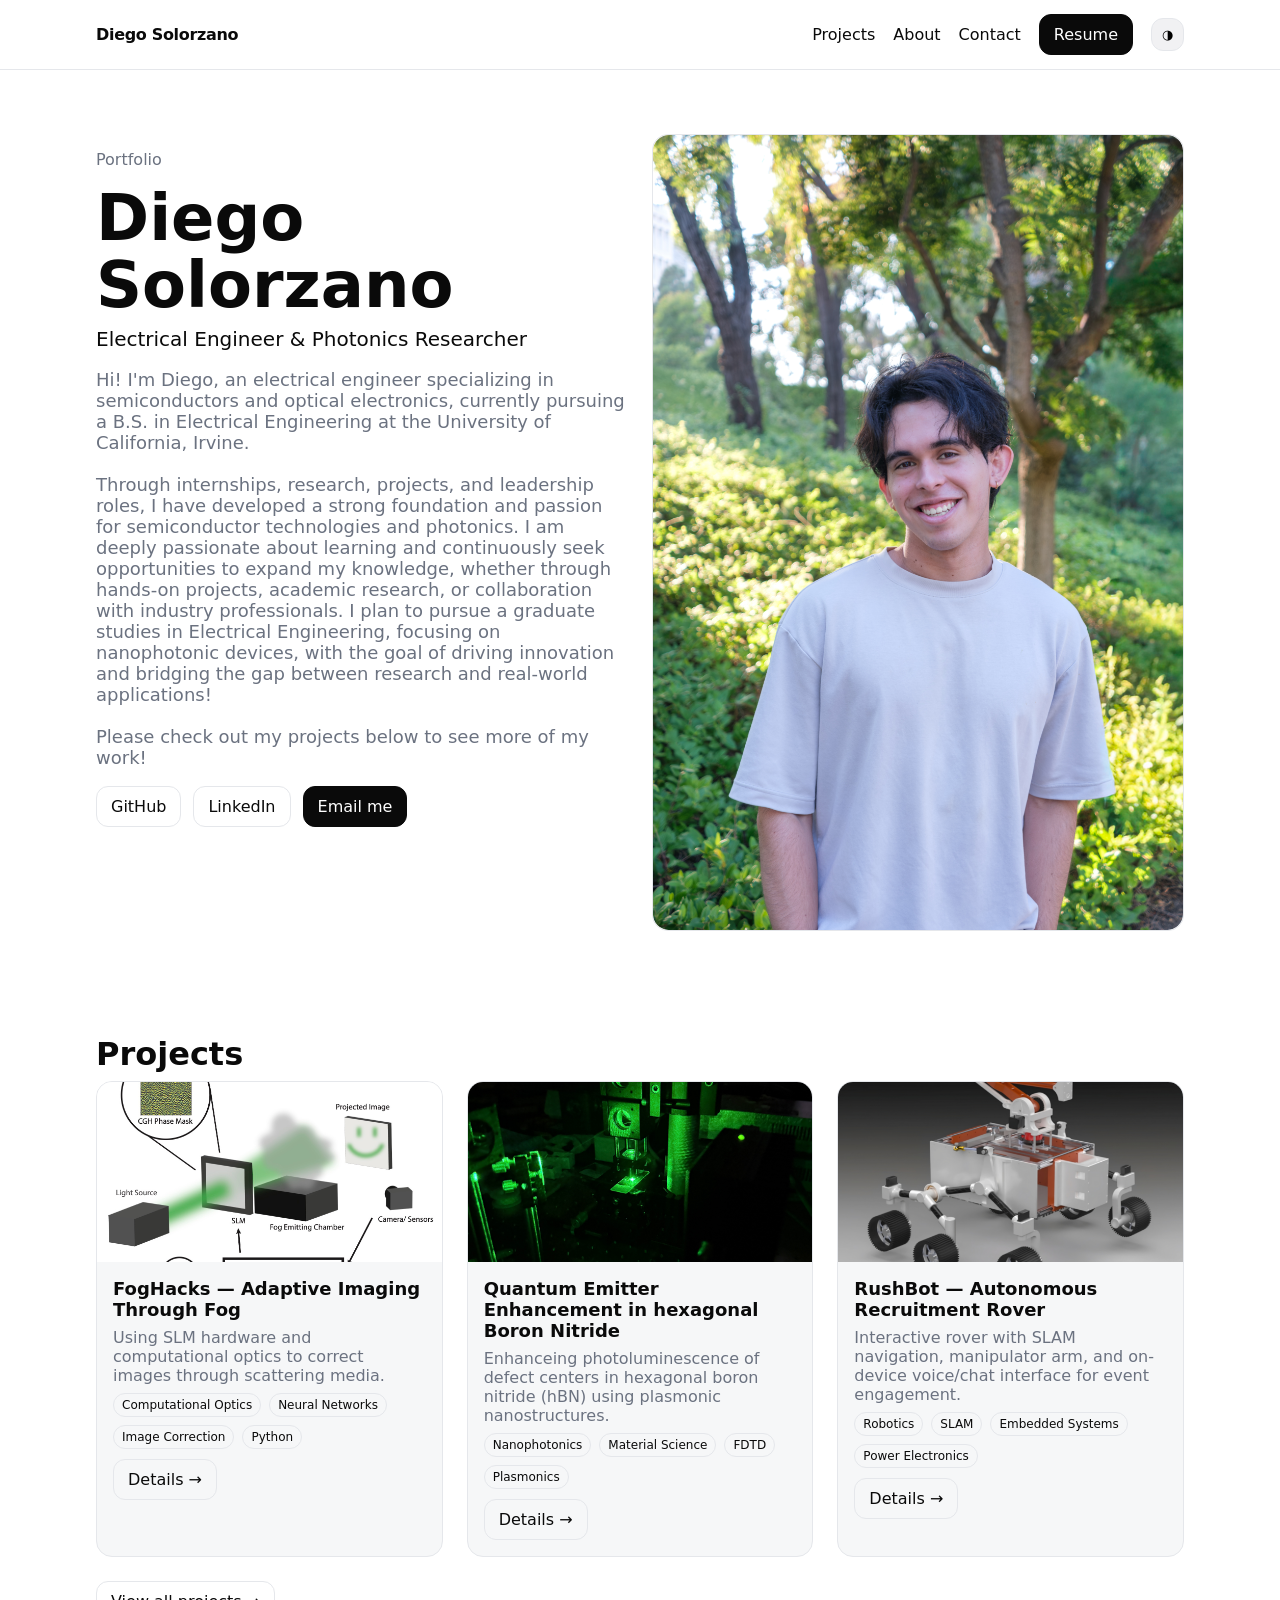
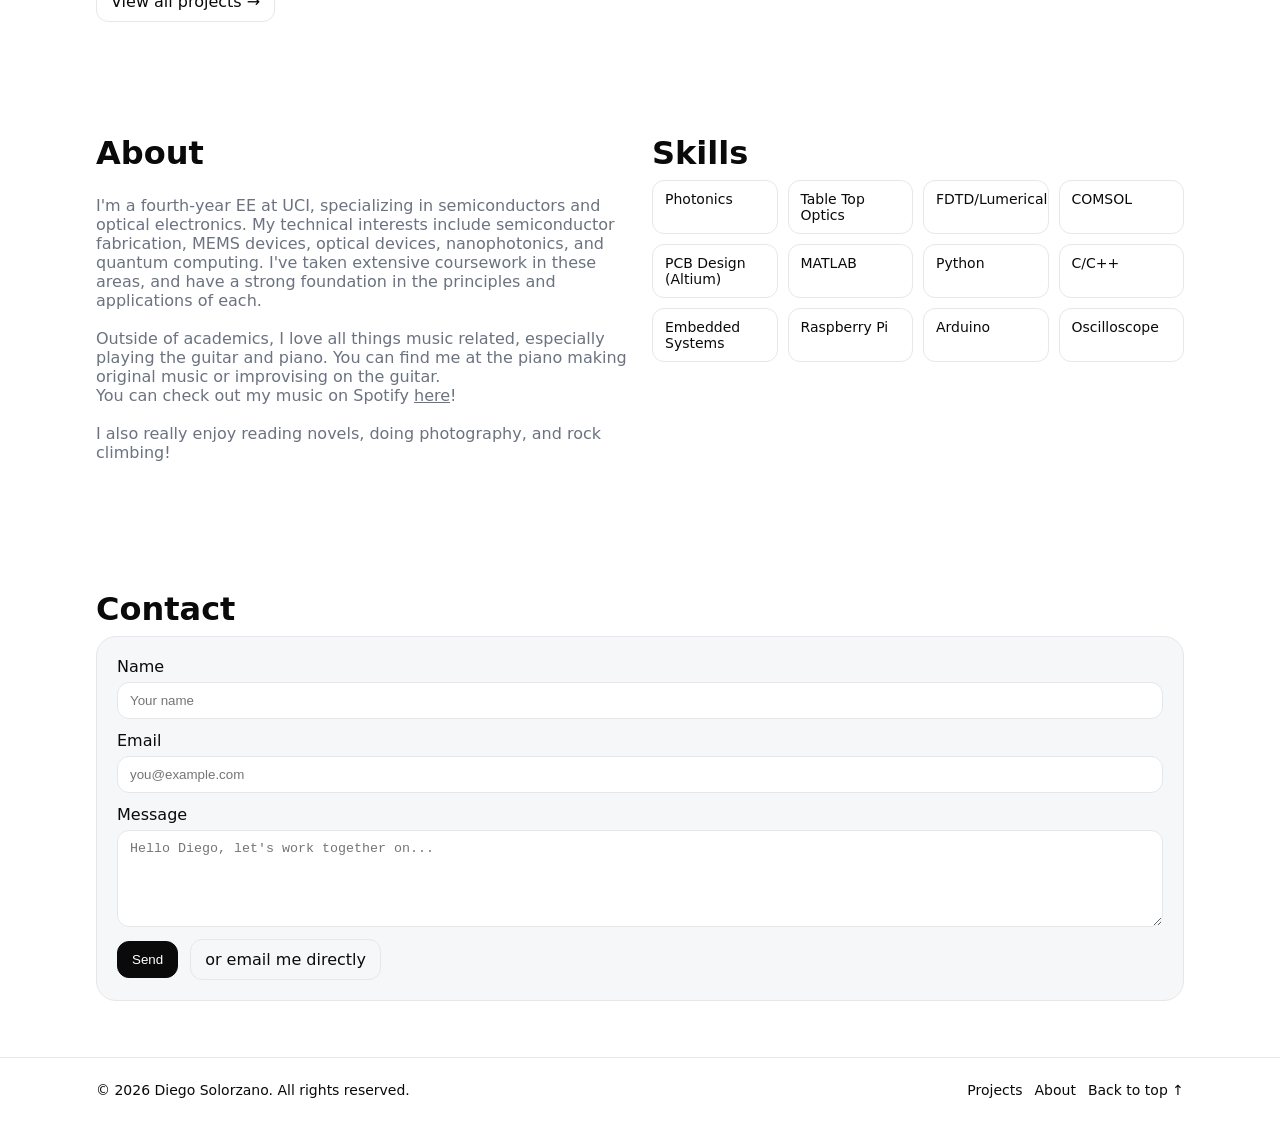
==== index.html @ 29bcf053 "updated info" ====
<!doctype html>
<html lang="en">
<head>
  <meta charset="utf-8" />
  <meta name="viewport" content="width=device-width, initial-scale=1" />
  <title>Diego Solorzano — Portfolio</title>
  <meta name="description" content="Portfolio of Diego Solorzano — Electrical Engineer" />
  <link rel="stylesheet" href="styles.css" />
</head>
<body>
  <header>
    <div class="container">
      <nav>
        <a class="brand" href="#home">Diego Solorzano</a>
        <div class="navlinks">
          <a href="projects.html">Projects</a>
          <a href="#about">About</a>
          <a href="#contact">Contact</a>
          <a class="btn primary" href="#" id="resumeLink">Resume</a>
          <button class="toggle" id="themeToggle" aria-label="Toggle dark mode">◑</button>
        </div>
      </nav>
    </div>
  </header>

  <main id="home" class="container">
    <section class="hero grid cols-2">
      <div>
        <p class="muted">Portfolio</p>
        <h1>Diego Solorzano</h1>
        <p style="font-size:20px; margin:6px 0 12px">Electrical Engineer & Photonics Researcher</p>
        <p class="muted" style="font-size: 18px;">Hi! I'm Diego, an electrical engineer specializing in semiconductors and optical 
          electronics, currently pursuing a B.S. in Electrical Engineering at the University of California, 
          Irvine. <br> <br> Through internships, research, projects, and leadership roles, I have developed a strong foundation and passion 
          for semiconductor technologies and photonics. I am deeply passionate about learning and continuously 
          seek opportunities to expand my knowledge, whether through hands-on projects, academic research, or 
          collaboration with industry professionals. I plan to pursue a graduate studies in Electrical Engineering, focusing 
          on nanophotonic devices, with the goal of driving innovation and bridging the gap between research and 
          real-world applications! <br> <br>  Please check out my projects below to see more of my work!</p>
        <div style="margin-top:18px; display:flex; gap:12px; flex-wrap:wrap">
          <a class="btn" id="githubLink" href="#">GitHub</a>
          <a class="btn" id="linkedinLink" href="#">LinkedIn</a>
          <a class="btn primary" id="emailLink" href="#">Email me</a>
        </div>
      </div>
      <div>
        <div class="card" style="height:100%; display:flex; align-items:center; justify-content:center;">
          <img id="heroImg" src="./Images/diego.jpg"
               alt="Diego Solorzano"
               style="width:100%; height:auto; object-fit:cover; border-radius:16px; display:block;">
        </div>
      </div>
    </section>

    <section id="projects">
      <h2>Projects</h2>
      <div id="projectGrid" class="grid" style="grid-template-columns: repeat(auto-fill, minmax(260px, 1fr));"></div>
      <div style="margin-top: 24px;">
        <a href="projects.html" class="btn">View all projects →</a>
      </div>
    </section>

    <section id="about">
      <div class="grid cols-2" style="align-items:end">
        <h2>About</h2>
        <h2>Skills</h2>
      </div>
      <div class="grid cols-2" style="align-items:start">
        <p class="muted">
          I'm a fourth‑year EE at UCI, specializing in semiconductors and optical electronics. 
          My technical interests include semiconductor fabrication, MEMS devices, optical devices, nanophotonics, and quantum computing.
          I've taken extensive coursework in these areas, and have a strong foundation in the principles and applications of each.
          <br> <br>
          Outside of academics, I love all things music related, especially playing the guitar and piano. 
          You can find me at the piano making original music or improvising on the guitar.
        </br>You can check out my music on Spotify <a href="https://open.spotify.com/artist/0M2w29DNkvMy1ibgbyNyRK?si=OrMHPibTRDimIOg5K0JHJg" style="text-decoration: underline;" target="_blank" rel="noopener">here</a>!
        </br></br>I also really enjoy reading novels, doing photography, and rock climbing!
        </p>
        <div class="skills" id="skills"></div>
      </div>
    </section>

    <section id="contact">
      <h2>Contact</h2>
      <div class="contact">
        <form id="contactForm" class="grid" style="grid-template-columns:1fr; gap:12px">
          <div class="field">
            <label for="name">Name</label>
            <input id="name" name="name" placeholder="Your name" required />
          </div>
          <div class="field">
            <label for="email">Email</label>
            <input id="email" name="email" type="email" placeholder="you@example.com" required />
          </div>
          <div class="field">
            <label for="message">Message</label>
            <textarea id="message" name="message" rows="5" placeholder="Hello Diego, let's work together on..." required></textarea>
          </div>
          <div style="display:flex; gap:12px; align-items:center; flex-wrap:wrap">
            <button class="btn primary" type="submit">Send</button>
            <a class="btn" id="mailtoDirect" href="#">or email me directly</a>
          </div>
        </form>
      </div>
    </section>
  </main>

  <footer>
    <div class="container" style="display:flex; justify-content:space-between; align-items:center; flex-wrap:wrap; gap:12px;">
      <div>© <span id="year"></span> Diego Solorzano. All rights reserved.</div>
      <div style="display:flex; gap:12px">
        <a href="projects.html">Projects</a>
        <a href="#about">About</a>
        <a href="#home">Back to top ↑</a>
      </div>
    </div>
  </footer>

  <script src="projects-data.js"></script>
  <script src="home.js"></script>
</body>
</html>
---- styles.css ----
:root {
  --bg: #ffffff; --text: #0a0a0a; --muted:#6b7280; --card:#f6f7f8; --border:#e5e7eb; --accent:#0a0a0a;
}
.dark { --bg:#0b0b0c; --text:#f3f4f6; --muted:#a1a1aa; --card:#121214; --border:#2a2a2e; --accent:#ffffff; }
* { box-sizing: border-box; }
html,body { height:100%; }
body { margin:0; font-family: ui-sans-serif, system-ui, -apple-system, Segoe UI, Roboto, Helvetica, Arial, "Apple Color Emoji", "Segoe UI Emoji"; background:var(--bg); color:var(--text); }
a { color: inherit; text-decoration: none; }
.container { max-width: 1120px; margin: 0 auto; padding: 0 16px; }
header { position: sticky; top: 0; backdrop-filter: blur(6px); border-bottom:1px solid var(--border); background: color-mix(in oklab, var(--bg), transparent 30%); z-index: 10; }
nav { display:flex; align-items:center; justify-content:space-between; gap:16px; padding:14px 0; }
.brand { font-weight: 700; letter-spacing: -0.02em; }
.navlinks { display:flex; gap:18px; align-items:center; }
.btn {
  display:inline-flex;
  align-items:center;
  justify-content:center;
  border:1px solid var(--border);
  padding:10px 14px;
  border-radius:12px;
  background: transparent;
  border-color: var(--border);
  box-shadow: none;
  transition: border-color 0.2s ease, box-shadow 0.2s ease;
}
.btn:hover { border-color: rgba(0,0,0,0.5); box-shadow: 0 0 12px rgba(0,0,0,0.18); }
.dark .btn:hover { border-color: rgba(255,255,255,0.95); box-shadow: 0 0 12px rgba(255,255,255,0.35); }
.btn.primary {
  background: var(--accent);
  color: var(--bg);
  border-color: var(--accent);
  box-shadow: none;
  transition: background 0.2s ease, border-color 0.2s ease, transform 0.2s ease, box-shadow 0.2s ease;
}
.btn.primary:hover {
  background: color-mix(in oklab, var(--accent) 85%, var(--bg) 15%);
  border-color: rgba(0,0,0,0.6);
  box-shadow: 0 0 14px rgba(0,0,0,0.22);
}
.dark .btn.primary:hover { border-color: rgba(255,255,255,1); box-shadow: 0 0 14px rgba(255,255,255,0.4); }
.grid { display:grid; gap:24px; }
.grid.cols-2 { grid-template-columns: repeat(1, minmax(0, 1fr)); }
@media (min-width: 900px){ .grid.cols-2 { grid-template-columns: repeat(2, minmax(0, 1fr)); } }
.hero { padding: 64px 0 48px; }
h1 { font-size: clamp(36px, 6vw, 64px); line-height: 1.05; margin: 8px 0; }
h2 { font-size: clamp(22px, 3.5vw, 32px); margin: 0 0 8px; }
p.muted { color: var(--muted); }
.card { border:1px solid var(--border); border-radius:16px; background: var(--card); overflow:hidden; }
.card img { width:100%; height:180px; object-fit:cover; display:block; }
.card .p { padding:16px; }
.tags { display:flex; flex-wrap:wrap; gap:8px; margin-top:8px; }
.tag { font-size:12px; border:1px solid var(--border); padding:4px 8px; border-radius:999px; }
section { padding:56px 0; }
.skills { display:grid; grid-template-columns: repeat(2,minmax(0,1fr)); gap:10px; }
@media(min-width:700px){ .skills{ grid-template-columns: repeat(4,minmax(0,1fr)); } }
.skill { border:1px solid var(--border); padding:10px 12px; border-radius:12px; font-size:14px; }
footer { border-top:1px solid var(--border); padding:24px 0; font-size: 14px; }
.toggle { border:1px solid var(--border); border-radius:12px; padding:8px 10px; background:#f1f1f3; cursor:pointer; transition: background 0.2s ease; }
.dark .toggle { background:#d9d9e0; }
.toggle:hover { background:#d6d6dd; }
.dark .toggle:hover { background:#f0f1f5; }
.field { display:flex; flex-direction:column; gap:6px; }
input, textarea { background: var(--bg); color: var(--text); border:1px solid var(--border); border-radius:12px; padding:10px 12px; }
textarea { resize: vertical; }
.contact { border:1px solid var(--border); border-radius:20px; padding:20px; background:var(--card); }

/* ====== Carousel Styles ====== */
.carousel-container { position: relative; width: 100%; }
.carousel-wrapper { position: relative; width: 100%; overflow: hidden; border-radius: 16px; background: var(--bg); }
.carousel-slide-container { position: relative; width: 100%; height: 500px; display: flex; align-items: center; justify-content: center; padding: 0; }
.carousel-track { display: flex; transition: transform 0.5s ease-in-out; height: 100%; }
.carousel-slide { min-width: 100%; height: 100%; display: flex; align-items: center; justify-content: center; }
.carousel-slide img, .carousel-slide video { max-width: 100%; max-height: 100%; width: auto; height: auto; object-fit: contain; display: block; }
.carousel-slide video { background: var(--bg); }
.carousel-btn { position: absolute; top: 50%; transform: translateY(-50%); background: rgba(0, 0, 0, 0.5); color: white; border: none; width: 48px; height: 48px; border-radius: 50%; font-size: 24px; cursor: pointer; z-index: 2; display: flex; align-items: center; justify-content: center; transition: background 0.2s; }
.carousel-btn:hover { background: rgba(0, 0, 0, 0.7); }
.carousel-btn:disabled { opacity: 0.3; cursor: not-allowed; }
.carousel-btn-prev { left: 16px; }
.carousel-btn-next { right: 16px; }
.carousel-indicators { display: flex; justify-content: center; gap: 8px; margin-top: 16px; }
.carousel-indicator { width: 10px; height: 10px; border-radius: 50%; border: 2px solid var(--border); background: transparent; cursor: pointer; transition: all 0.2s; padding: 0; }
.carousel-indicator.active { background: var(--accent); border-color: var(--accent); }
.carousel-indicator:hover { border-color: var(--accent); }

/* ====== Project Description Styles ====== */
.project-description { line-height: 1.7; }
.description-content { font-size: 16px; }
.description-content p { margin: 0 0 16px 0; }
.description-content ul, .description-content ol { margin: 0 0 16px 0; padding-left: 24px; }
.description-content li { margin: 8px 0; }
.description-content h3 { font-size: 20px; margin: 24px 0 12px 0; }
.description-content h4 { font-size: 18px; margin: 20px 0 10px 0; }
.description-content code { background: var(--card); padding: 2px 6px; border-radius: 4px; font-size: 14px; border: 1px solid var(--border); }
.description-content pre { background: var(--card); padding: 16px; border-radius: 8px; overflow-x: auto; border: 1px solid var(--border); }
.description-content a { color: var(--accent); text-decoration: underline; }
.description-content img { max-width: 100%; height: auto; border-radius: 8px; margin: 16px 0; }
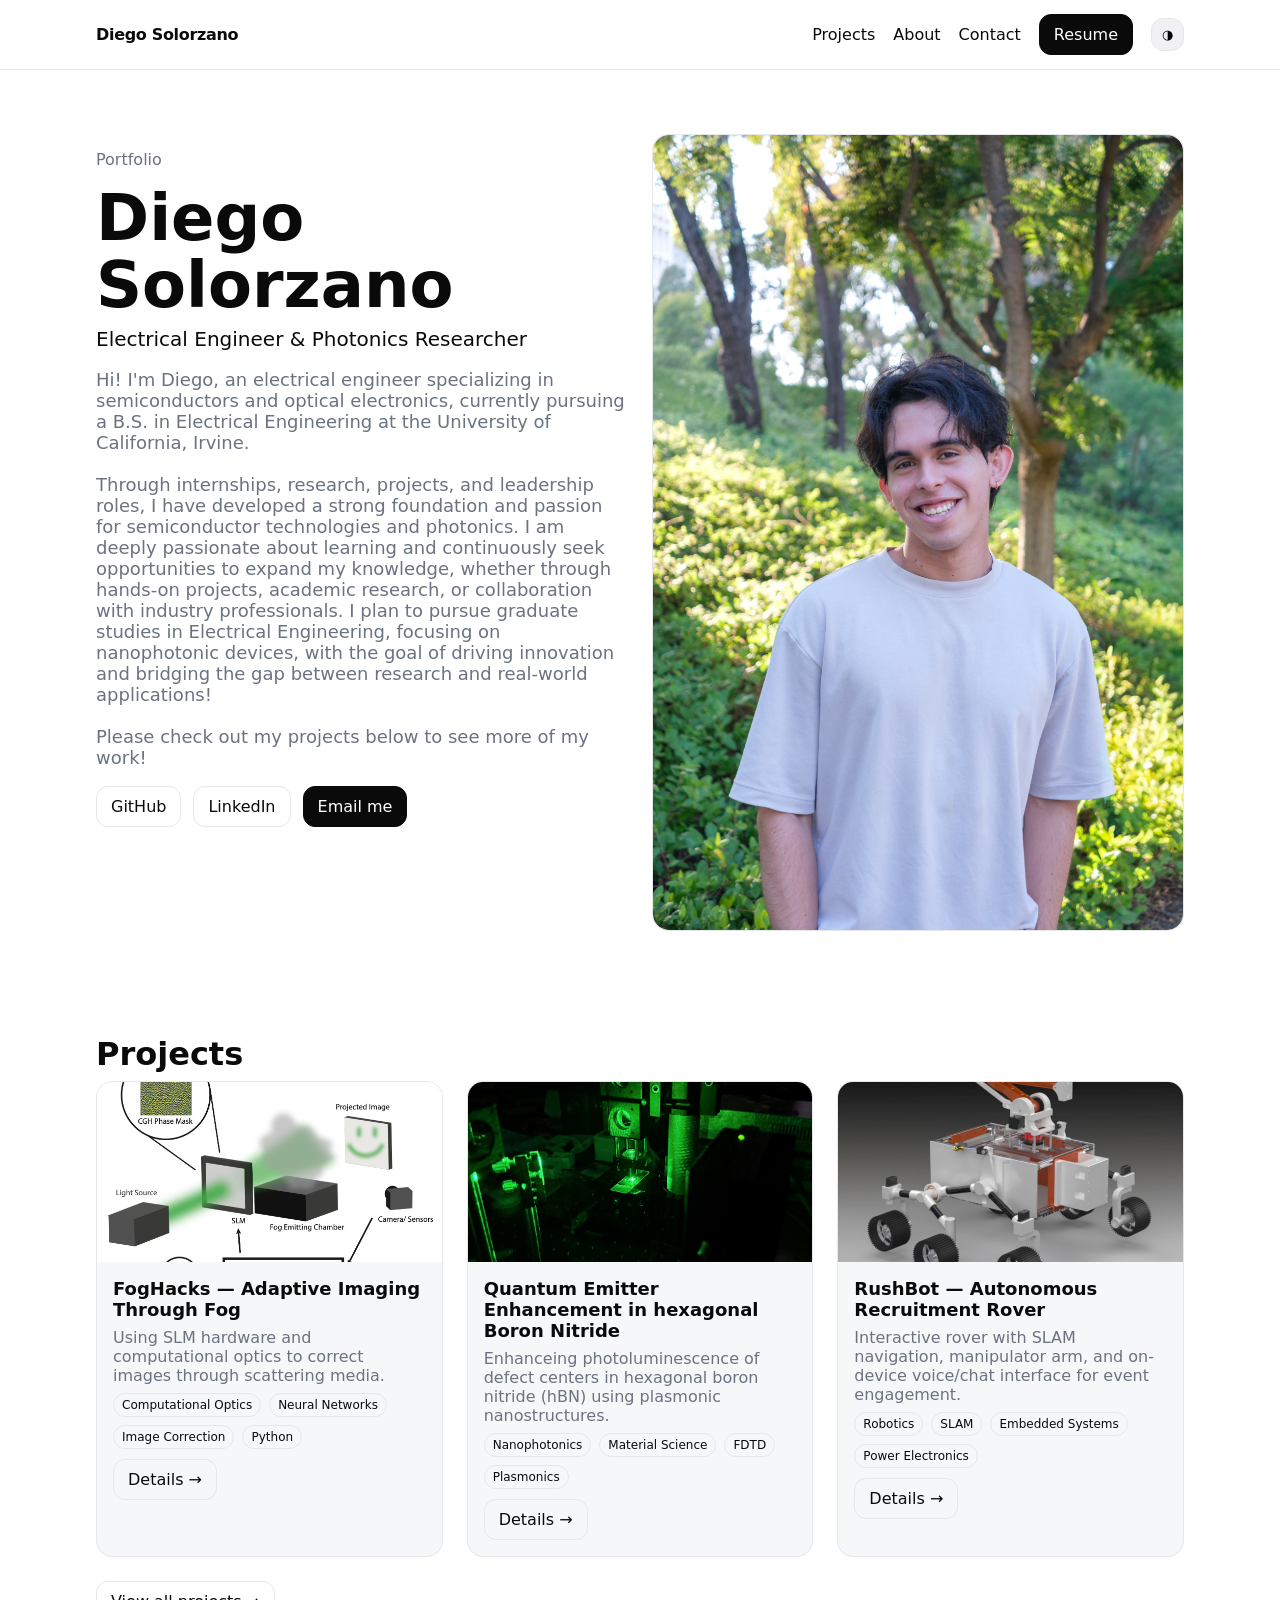
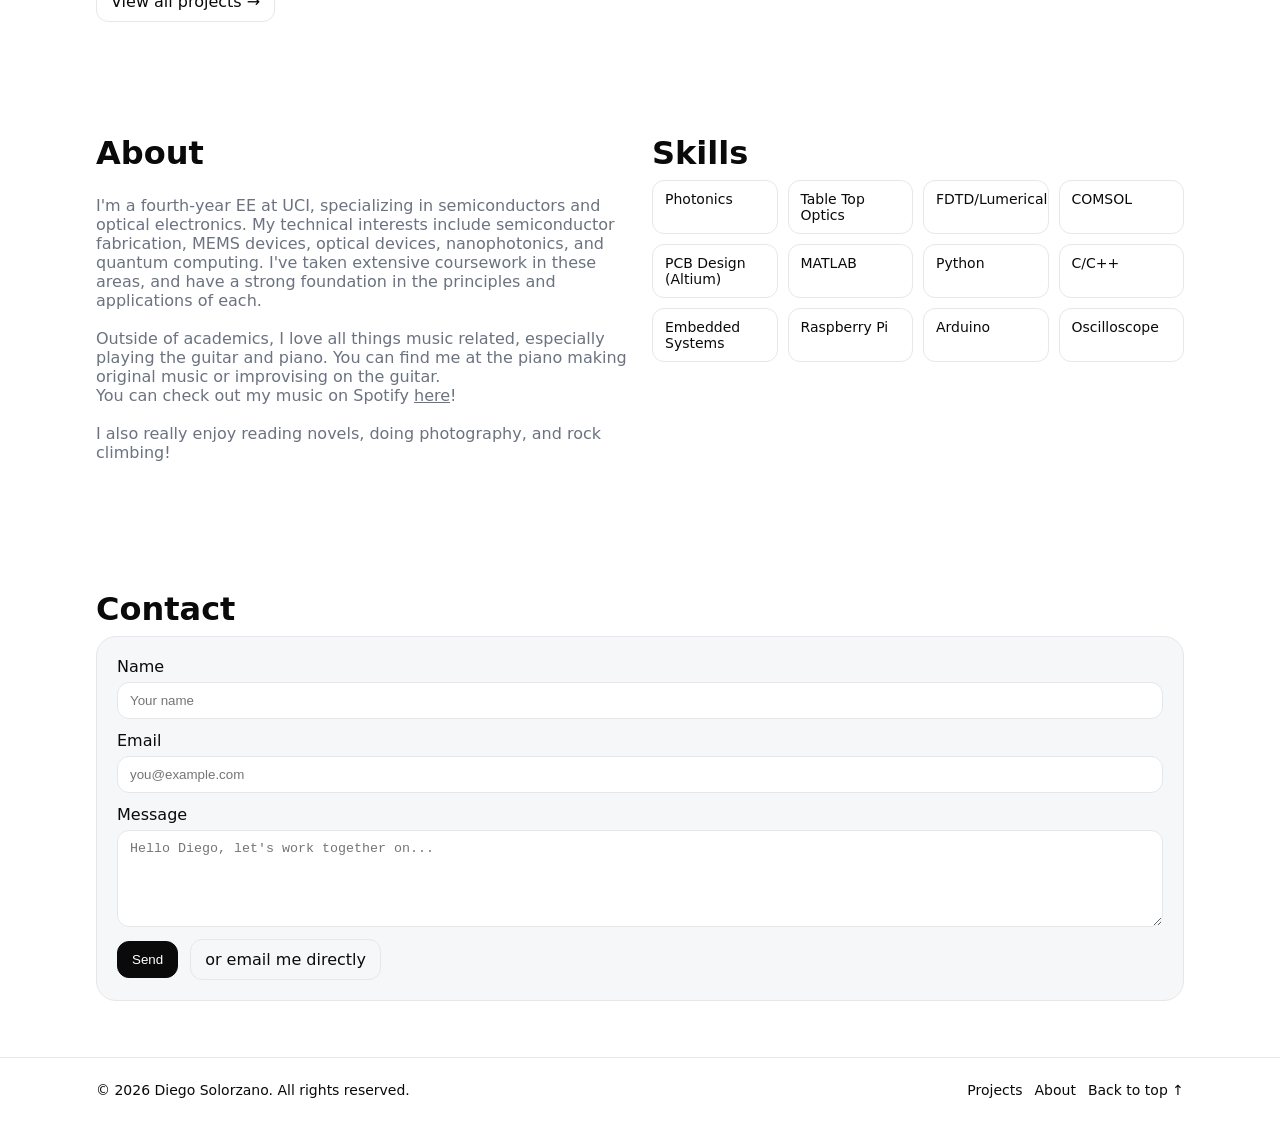
==== commit 3cb81727: "typo opps" ====
--- a/index.html
+++ b/index.html
@@ -34,7 +34,7 @@
           Irvine. <br> <br> Through internships, research, projects, and leadership roles, I have developed a strong foundation and passion 
           for semiconductor technologies and photonics. I am deeply passionate about learning and continuously 
           seek opportunities to expand my knowledge, whether through hands-on projects, academic research, or 
-          collaboration with industry professionals. I plan to pursue a graduate studies in Electrical Engineering, focusing 
+          collaboration with industry professionals. I plan to pursue graduate studies in Electrical Engineering, focusing 
           on nanophotonic devices, with the goal of driving innovation and bridging the gap between research and 
           real-world applications! <br> <br>  Please check out my projects below to see more of my work!</p>
         <div style="margin-top:18px; display:flex; gap:12px; flex-wrap:wrap">
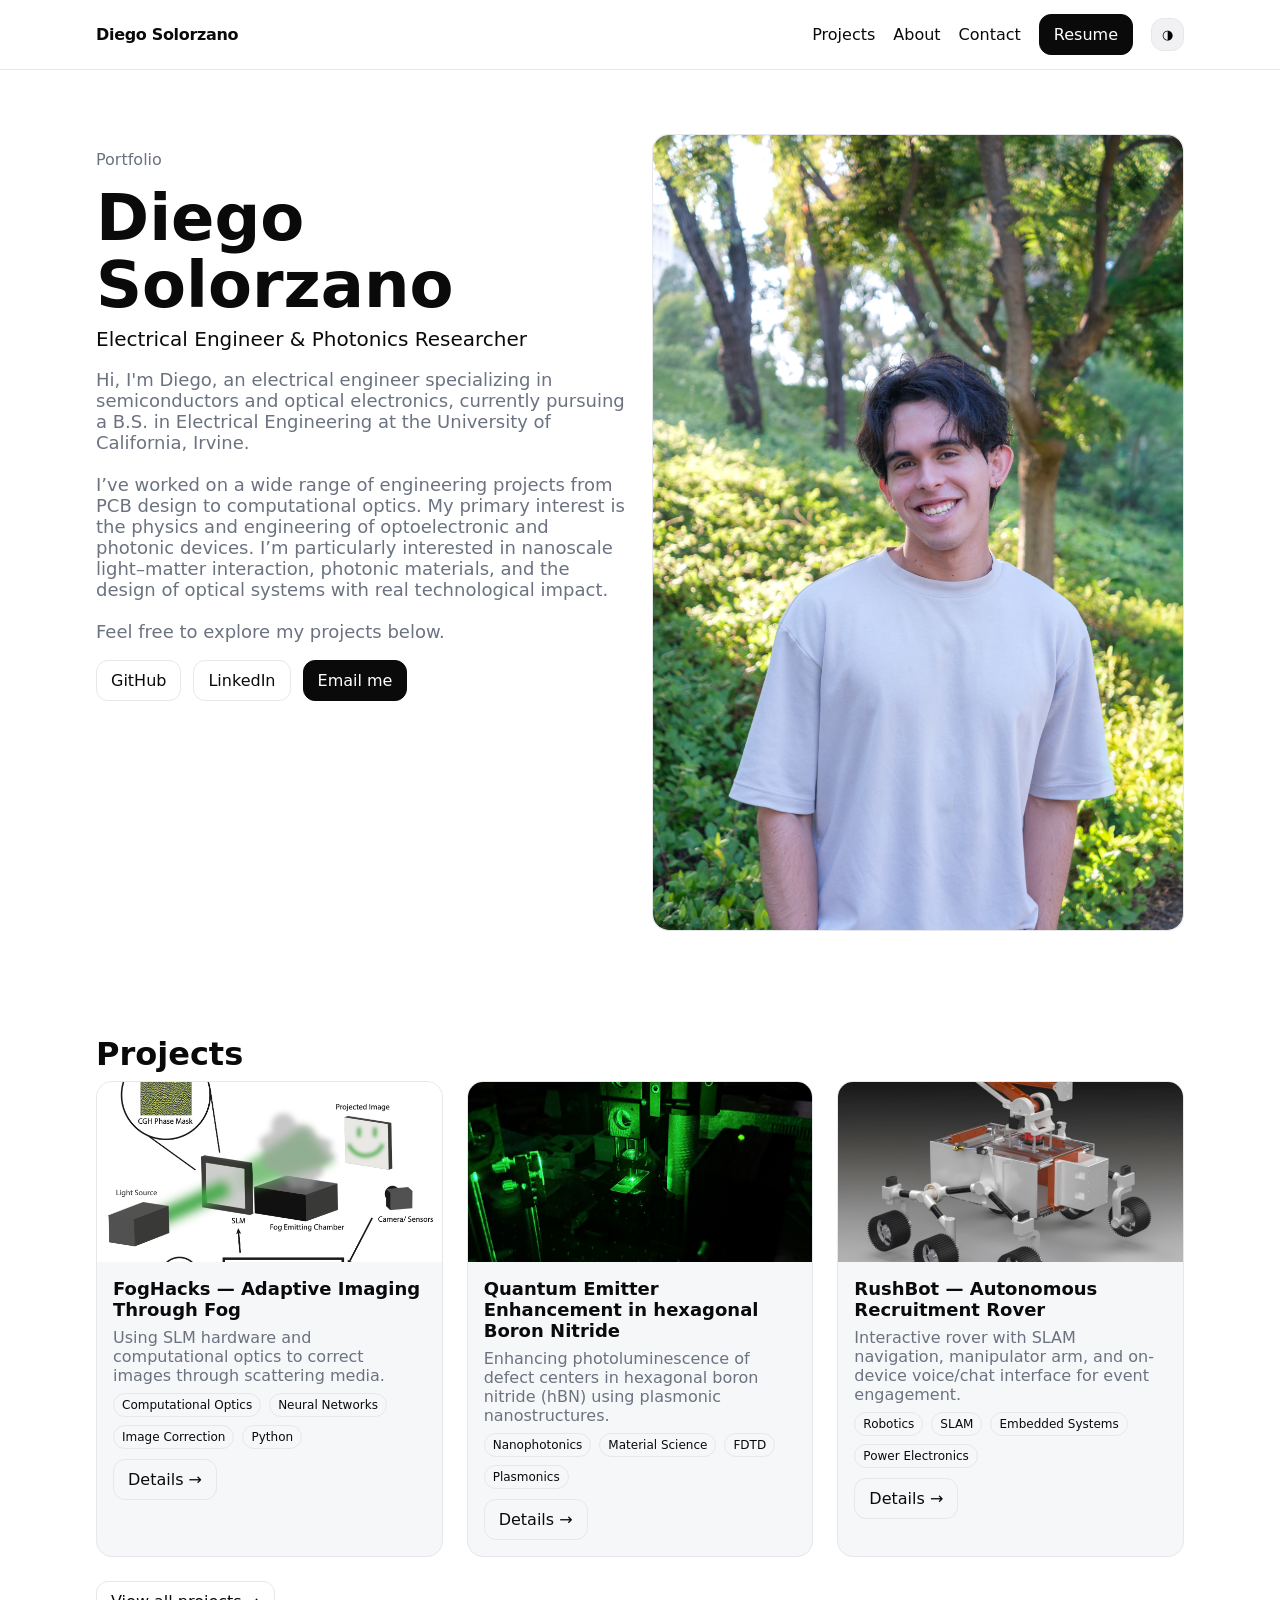
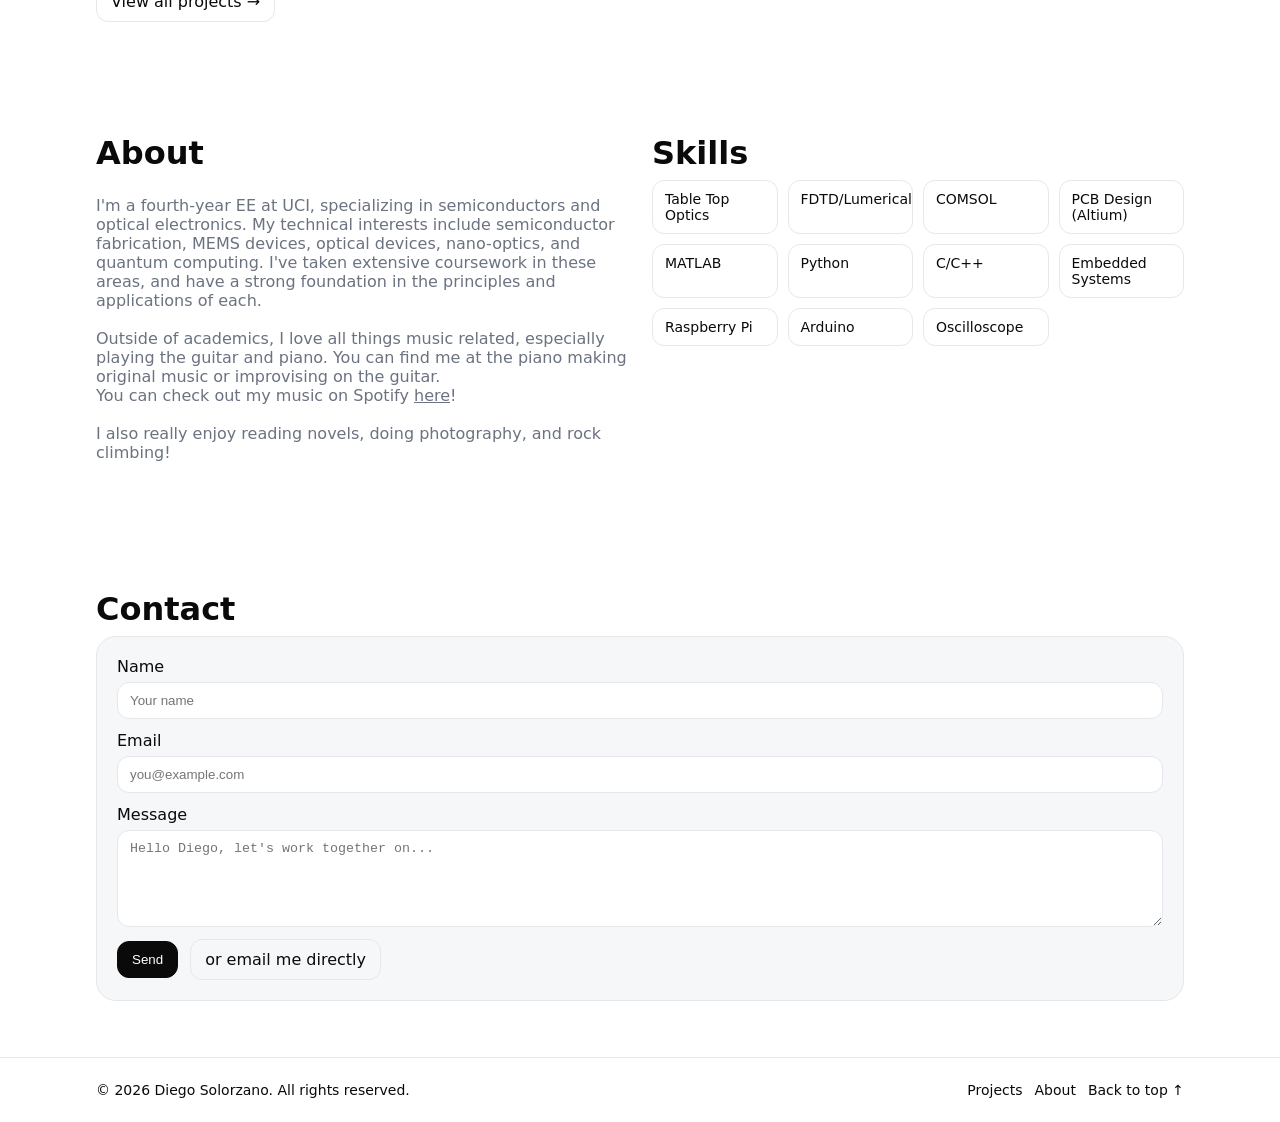
==== commit 2df81e74: "so many spelling errors" ====
--- a/index.html
+++ b/index.html
@@ -29,14 +29,14 @@
         <p class="muted">Portfolio</p>
         <h1>Diego Solorzano</h1>
         <p style="font-size:20px; margin:6px 0 12px">Electrical Engineer & Photonics Researcher</p>
-        <p class="muted" style="font-size: 18px;">Hi! I'm Diego, an electrical engineer specializing in semiconductors and optical 
+        <p class="muted" style="font-size: 18px;">Hi, I'm Diego, an electrical engineer specializing in semiconductors and optical 
           electronics, currently pursuing a B.S. in Electrical Engineering at the University of California, 
-          Irvine. <br> <br> Through internships, research, projects, and leadership roles, I have developed a strong foundation and passion 
-          for semiconductor technologies and photonics. I am deeply passionate about learning and continuously 
-          seek opportunities to expand my knowledge, whether through hands-on projects, academic research, or 
-          collaboration with industry professionals. I plan to pursue graduate studies in Electrical Engineering, focusing 
-          on nanophotonic devices, with the goal of driving innovation and bridging the gap between research and 
-          real-world applications! <br> <br>  Please check out my projects below to see more of my work!</p>
+          Irvine. 
+          <br> <br> I’ve worked on a wide range of engineering projects from PCB design to computational optics. 
+          My primary interest is the physics and engineering of optoelectronic and 
+          photonic devices. I’m particularly interested in nanoscale light–matter interaction, photonic materials, 
+          and the design of optical systems with real technological impact. 
+          <br> <br>  Feel free to explore my projects below. </p>
         <div style="margin-top:18px; display:flex; gap:12px; flex-wrap:wrap">
           <a class="btn" id="githubLink" href="#">GitHub</a>
           <a class="btn" id="linkedinLink" href="#">LinkedIn</a>
@@ -68,7 +68,7 @@
       <div class="grid cols-2" style="align-items:start">
         <p class="muted">
           I'm a fourth‑year EE at UCI, specializing in semiconductors and optical electronics. 
-          My technical interests include semiconductor fabrication, MEMS devices, optical devices, nanophotonics, and quantum computing.
+          My technical interests include semiconductor fabrication, MEMS devices, optical devices, nano-optics, and quantum computing.
           I've taken extensive coursework in these areas, and have a strong foundation in the principles and applications of each.
           <br> <br>
           Outside of academics, I love all things music related, especially playing the guitar and piano. 
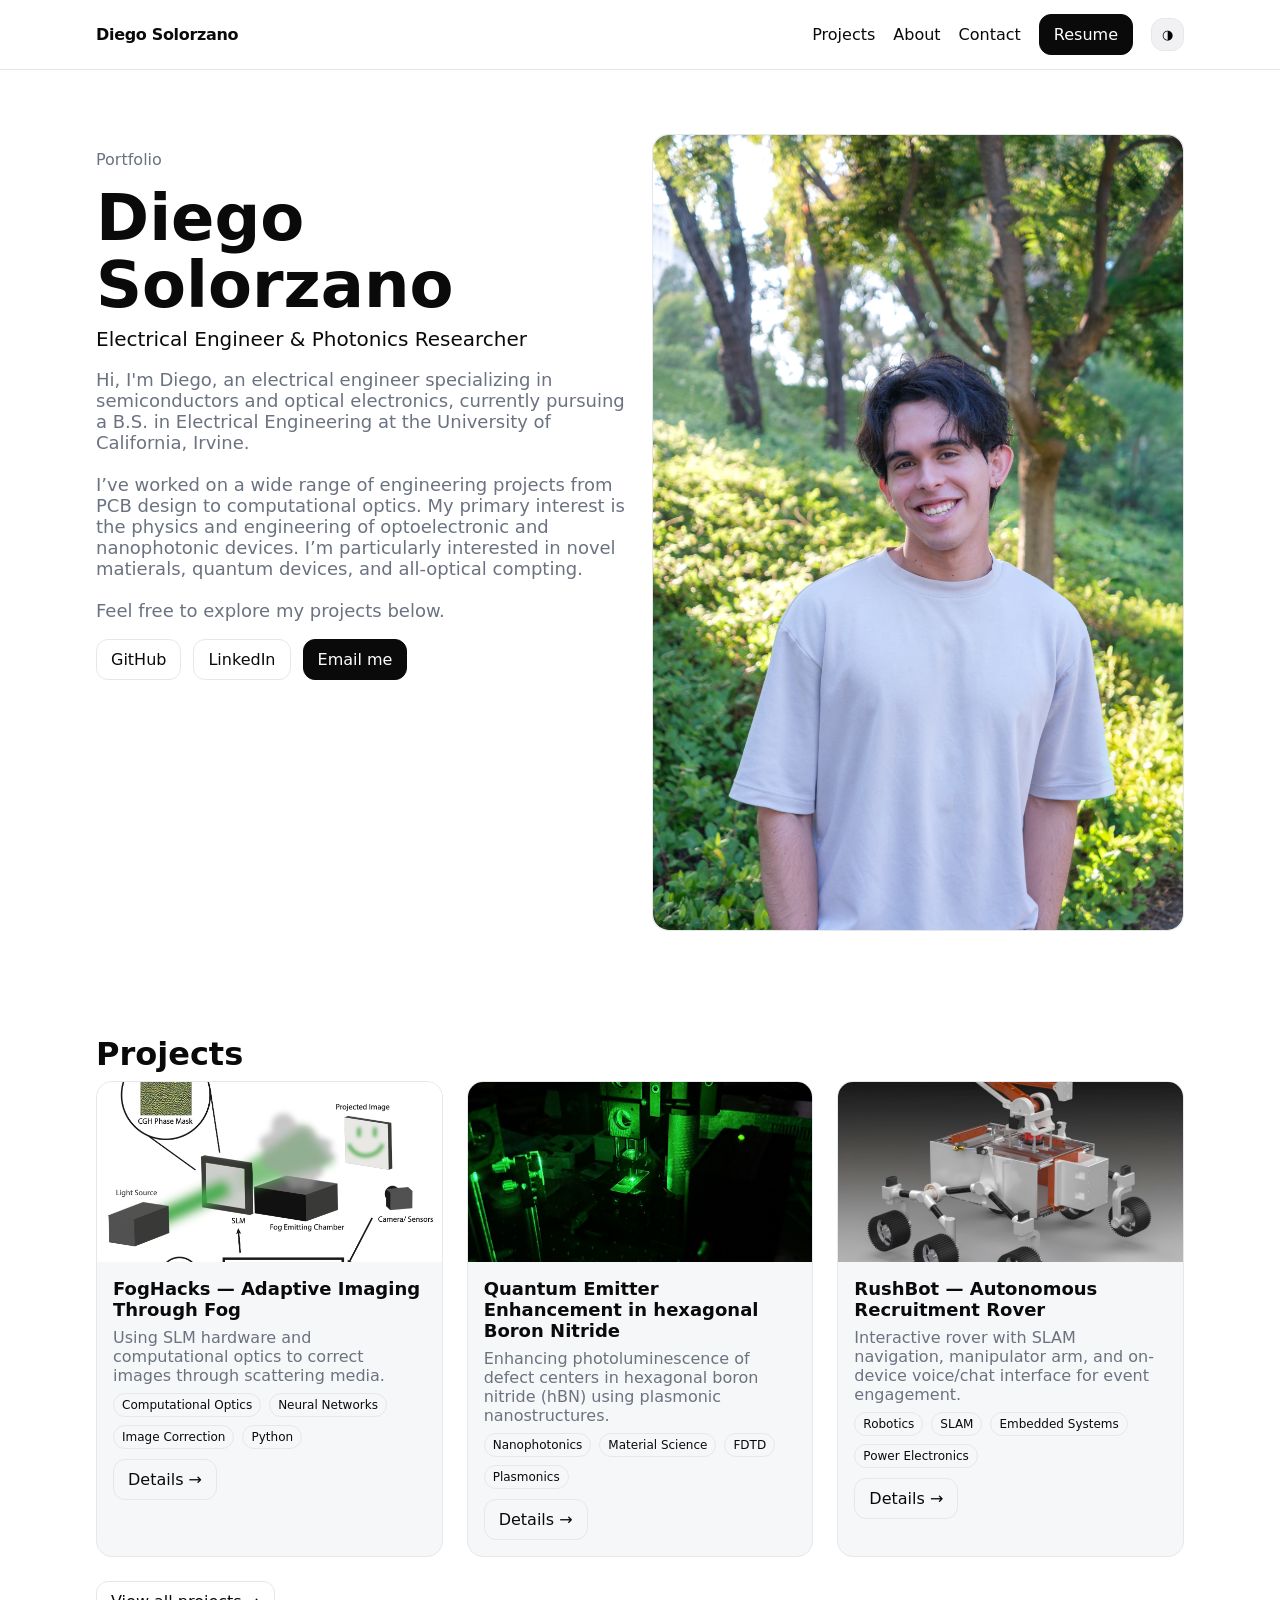
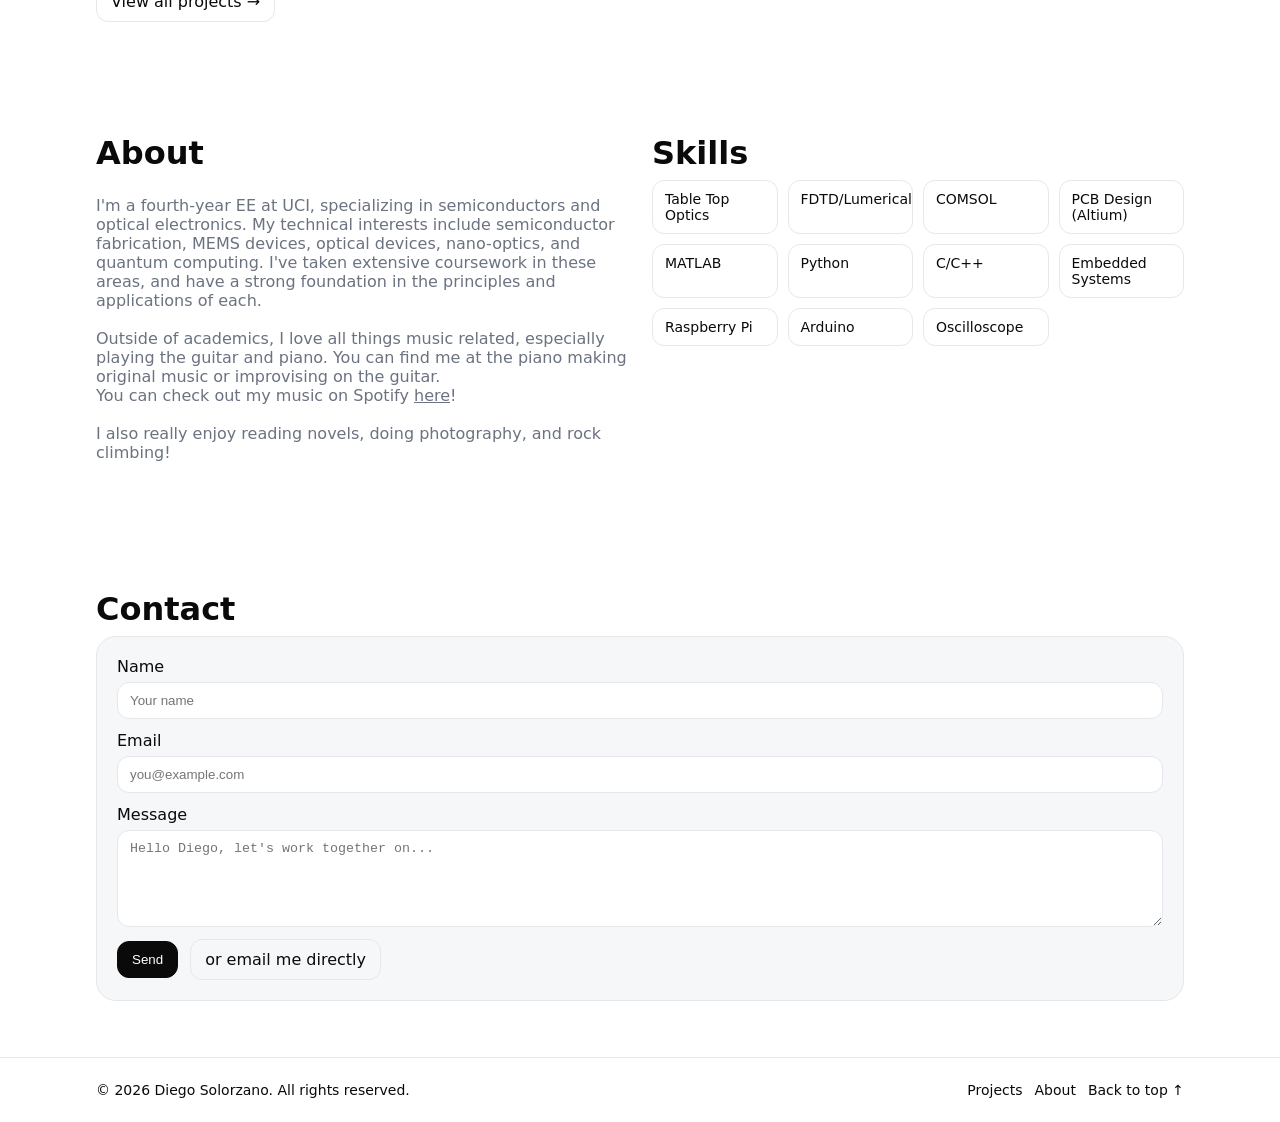
==== commit 40761b73: "update" ====
--- a/index.html
+++ b/index.html
@@ -34,8 +34,7 @@
           Irvine. 
           <br> <br> I’ve worked on a wide range of engineering projects from PCB design to computational optics. 
           My primary interest is the physics and engineering of optoelectronic and 
-          photonic devices. I’m particularly interested in nanoscale light–matter interaction, photonic materials, 
-          and the design of optical systems with real technological impact. 
+          nanophotonic devices. I’m particularly interested in novel matierals, quantum devices, and all-optical compting. 
           <br> <br>  Feel free to explore my projects below. </p>
         <div style="margin-top:18px; display:flex; gap:12px; flex-wrap:wrap">
           <a class="btn" id="githubLink" href="#">GitHub</a>
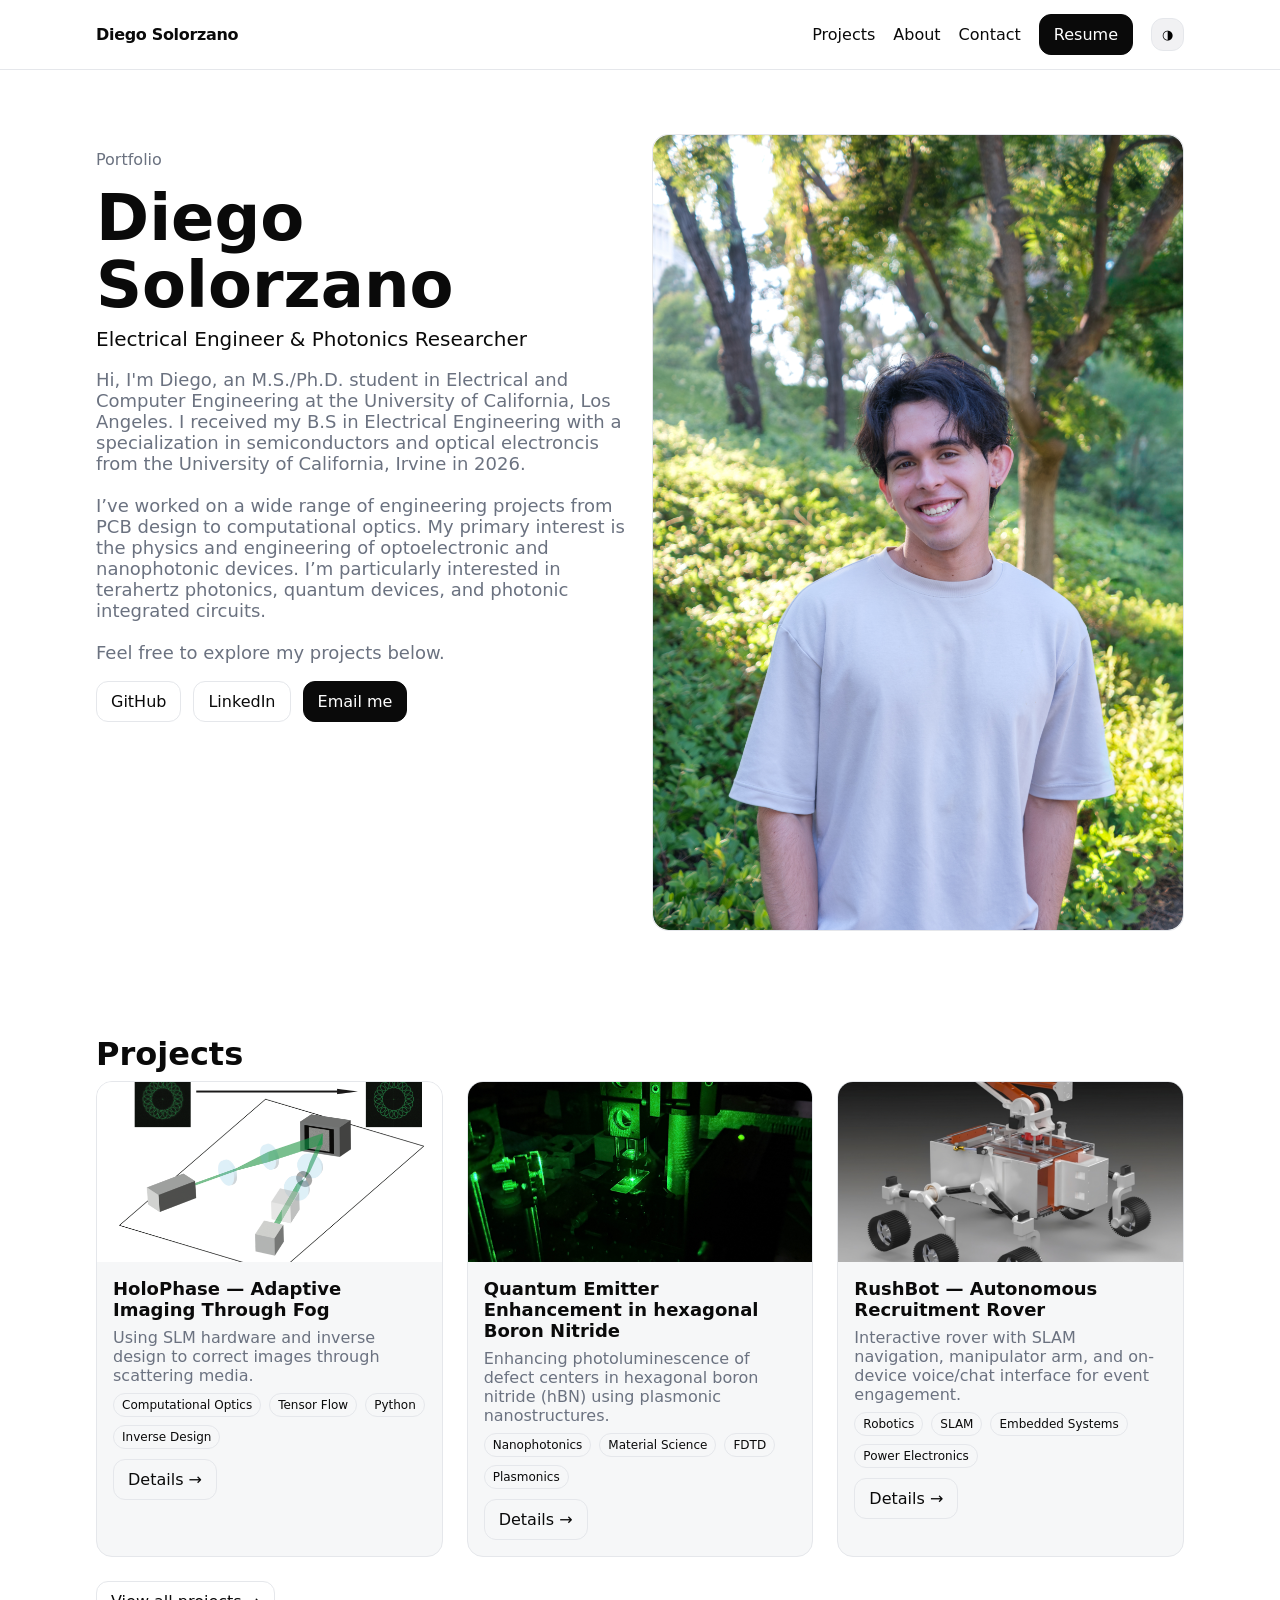
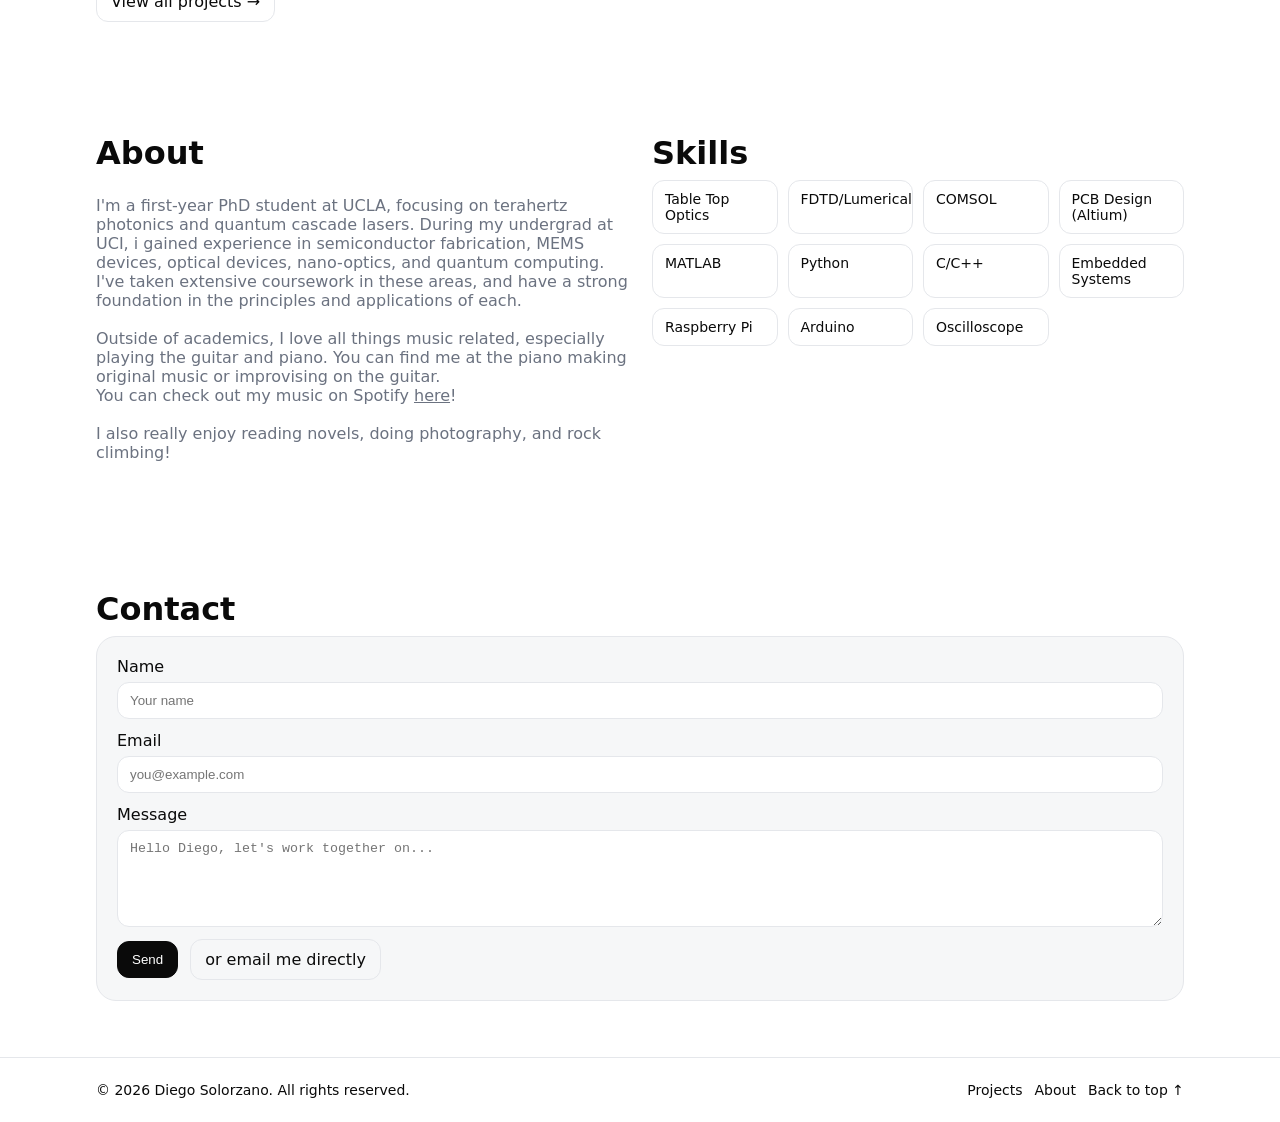
==== commit 7256ec71: "life update Co-authored-by: Copilot <copilot@github.com>" ====
--- a/index.html
+++ b/index.html
@@ -29,12 +29,11 @@
         <p class="muted">Portfolio</p>
         <h1>Diego Solorzano</h1>
         <p style="font-size:20px; margin:6px 0 12px">Electrical Engineer & Photonics Researcher</p>
-        <p class="muted" style="font-size: 18px;">Hi, I'm Diego, an electrical engineer specializing in semiconductors and optical 
-          electronics, currently pursuing a B.S. in Electrical Engineering at the University of California, 
-          Irvine. 
+        <p class="muted" style="font-size: 18px;">Hi, I'm Diego, an M.S./Ph.D. student in Electrical and Computer Engineering at the University of California, 
+          Los Angeles. I received my B.S in Electrical Engineering with a specialization in semiconductors and optical electroncis from the University of California, Irvine in 2026.
           <br> <br> I’ve worked on a wide range of engineering projects from PCB design to computational optics. 
           My primary interest is the physics and engineering of optoelectronic and 
-          nanophotonic devices. I’m particularly interested in novel matierals, quantum devices, and all-optical compting. 
+          nanophotonic devices. I’m particularly interested in terahertz photonics, quantum devices, and photonic integrated circuits. 
           <br> <br>  Feel free to explore my projects below. </p>
         <div style="margin-top:18px; display:flex; gap:12px; flex-wrap:wrap">
           <a class="btn" id="githubLink" href="#">GitHub</a>
@@ -66,8 +65,8 @@
       </div>
       <div class="grid cols-2" style="align-items:start">
         <p class="muted">
-          I'm a fourth‑year EE at UCI, specializing in semiconductors and optical electronics. 
-          My technical interests include semiconductor fabrication, MEMS devices, optical devices, nano-optics, and quantum computing.
+          I'm a first-year PhD student at UCLA, focusing on terahertz photonics and quantum cascade lasers. 
+          During my undergrad at UCI, i gained experience in semiconductor fabrication, MEMS devices, optical devices, nano-optics, and quantum computing.
           I've taken extensive coursework in these areas, and have a strong foundation in the principles and applications of each.
           <br> <br>
           Outside of academics, I love all things music related, especially playing the guitar and piano. 
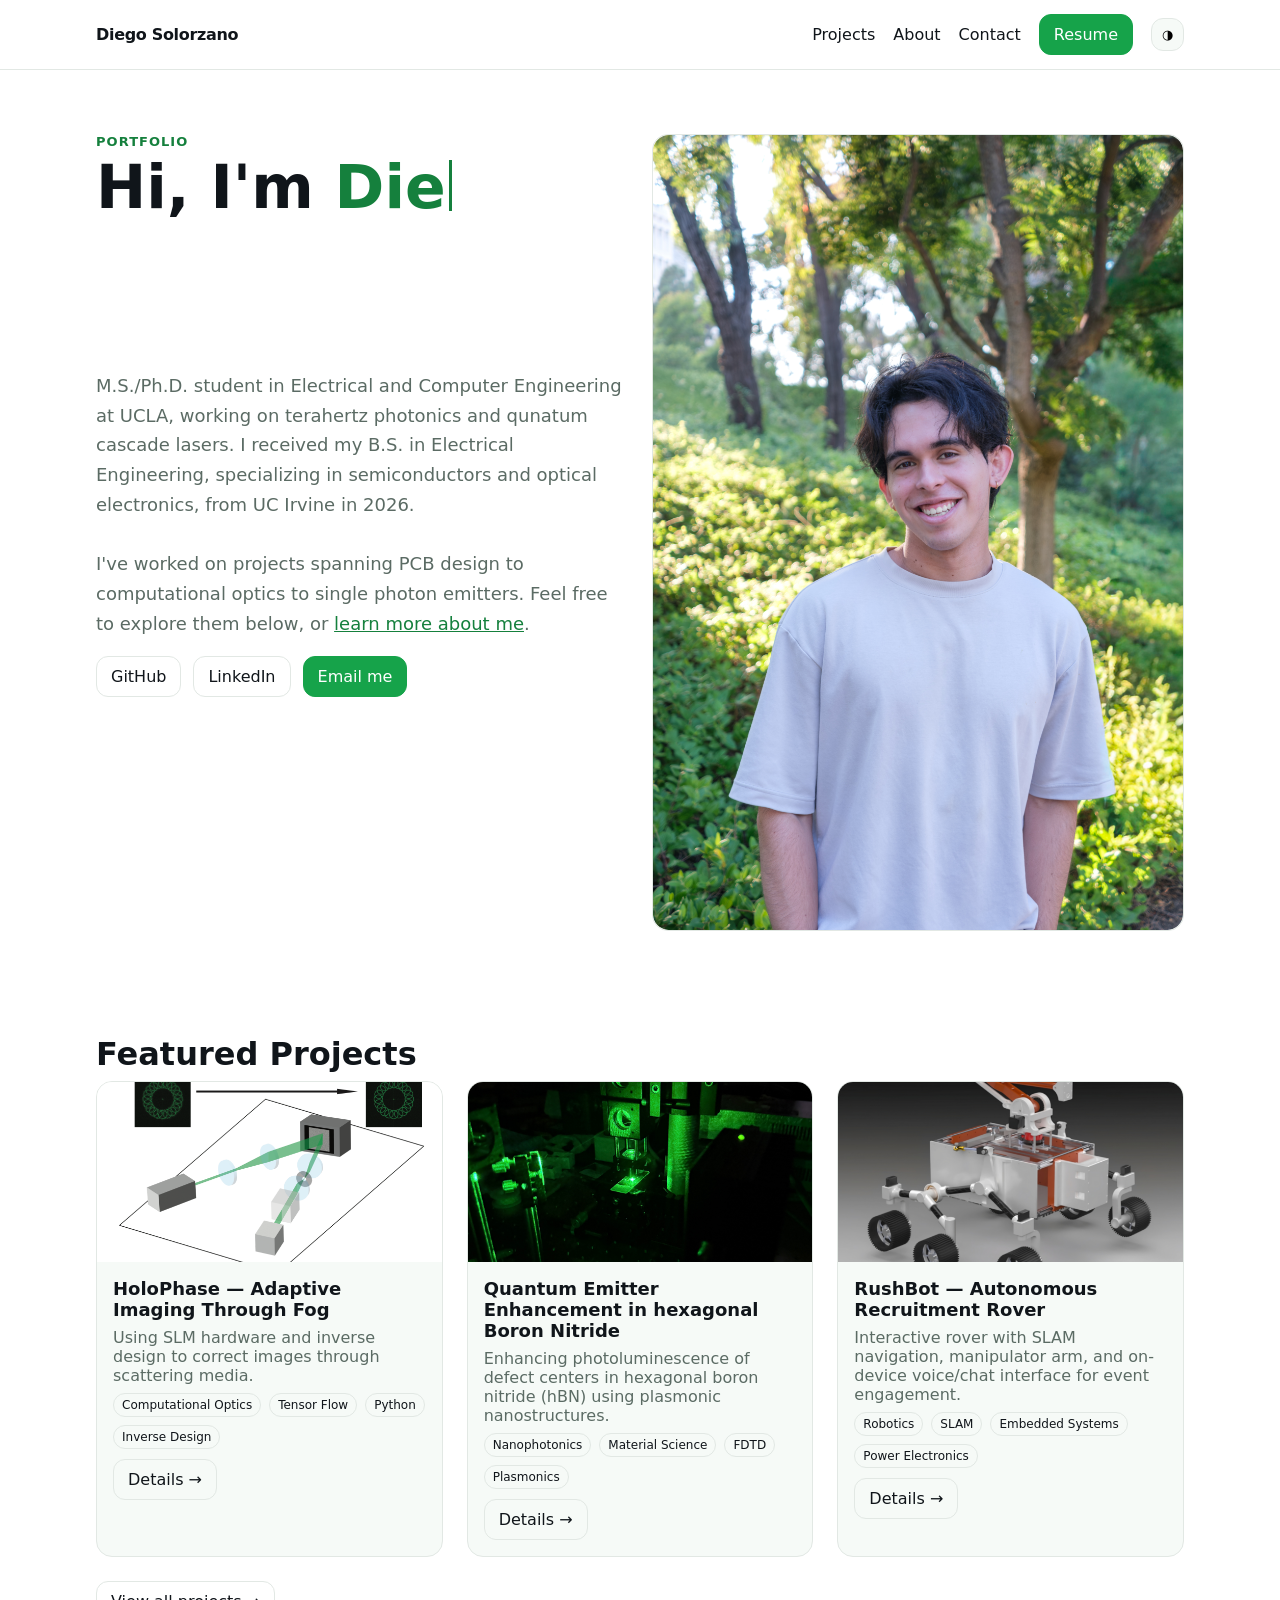
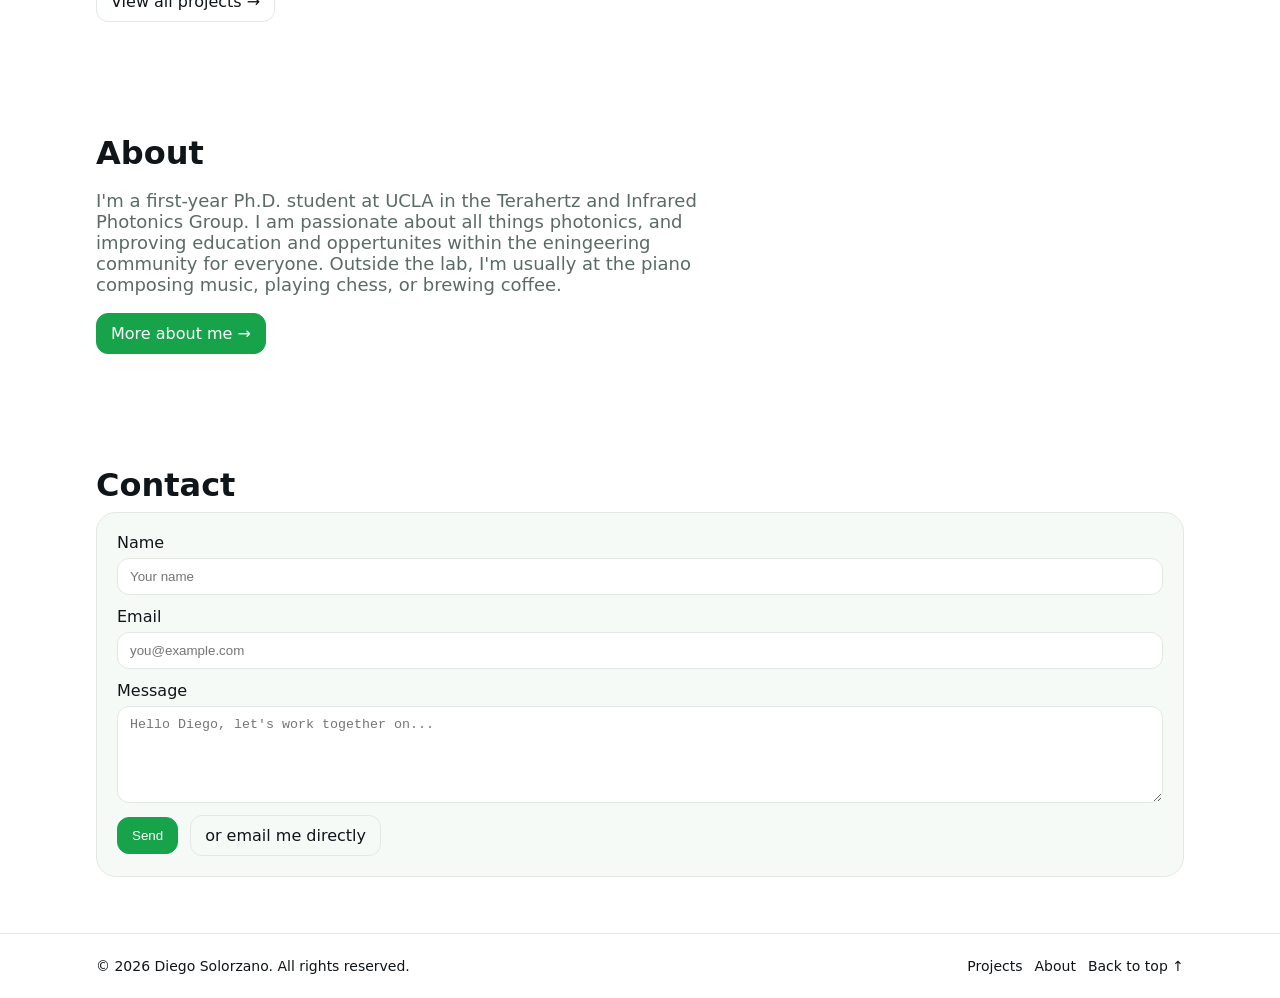
==== commit 612b9816: "version2.0! Co-authored-by: Copilot <copilot@github.com>" ====
--- a/index.html
+++ b/index.html
@@ -14,7 +14,7 @@
         <a class="brand" href="#home">Diego Solorzano</a>
         <div class="navlinks">
           <a href="projects.html">Projects</a>
-          <a href="#about">About</a>
+          <a href="about.html">About</a>
           <a href="#contact">Contact</a>
           <a class="btn primary" href="#" id="resumeLink">Resume</a>
           <button class="toggle" id="themeToggle" aria-label="Toggle dark mode">◑</button>
@@ -24,18 +24,29 @@
   </header>
 
   <main id="home" class="container">
+    <div class="circuit-layer" id="circuitLayer" aria-hidden="true">
+      <svg id="circuitSvg">
+        <defs>
+          <filter id="pulseGlow" filterUnits="userSpaceOnUse" x="-5000" y="-5000" width="10000" height="10000">
+            <feGaussianBlur stdDeviation="4" result="blur" />
+            <feMerge>
+              <feMergeNode in="blur" />
+              <feMergeNode in="SourceGraphic" />
+            </feMerge>
+          </filter>
+        </defs>
+      </svg>
+    </div>
     <section class="hero grid cols-2">
-      <div>
-        <p class="muted">Portfolio</p>
-        <h1>Diego Solorzano</h1>
-        <p style="font-size:20px; margin:6px 0 12px">Electrical Engineer & Photonics Researcher</p>
-        <p class="muted" style="font-size: 18px;">Hi, I'm Diego, an M.S./Ph.D. student in Electrical and Computer Engineering at the University of California, 
-          Los Angeles. I received my B.S in Electrical Engineering with a specialization in semiconductors and optical electroncis from the University of California, Irvine in 2026.
-          <br> <br> I’ve worked on a wide range of engineering projects from PCB design to computational optics. 
-          My primary interest is the physics and engineering of optoelectronic and 
-          nanophotonic devices. I’m particularly interested in terahertz photonics, quantum devices, and photonic integrated circuits. 
-          <br> <br>  Feel free to explore my projects below. </p>
-        <div style="margin-top:18px; display:flex; gap:12px; flex-wrap:wrap">
+      <div class="hero-copy">
+        <p class="eyebrow">Portfolio</p>
+        <h1 class="hero-title">Hi, I'm <span class="cycle-text" id="cycleText" aria-live="polite"></span><span class="cursor" aria-hidden="true"></span></h1>
+        <p class="lede">M.S./Ph.D. student in Electrical and Computer Engineering at UCLA, working on terahertz
+          photonics and qunatum cascade lasers. I received my B.S. in Electrical
+          Engineering, specializing in semiconductors and optical electronics, from UC Irvine in 2026.
+          <br><br> I've worked on projects spanning PCB design to computational optics to single photon emitters. Feel free to explore
+          them below, or <a href="about.html" style="color:var(--accent-strong); text-decoration:underline;">learn more about me</a>.</p>
+        <div id="heroCtas" style="margin-top:18px; display:flex; gap:12px; flex-wrap:wrap">
           <a class="btn" id="githubLink" href="#">GitHub</a>
           <a class="btn" id="linkedinLink" href="#">LinkedIn</a>
           <a class="btn primary" id="emailLink" href="#">Email me</a>
@@ -51,7 +62,7 @@
     </section>
 
     <section id="projects">
-      <h2>Projects</h2>
+      <h2> Featured Projects</h2>
       <div id="projectGrid" class="grid" style="grid-template-columns: repeat(auto-fill, minmax(260px, 1fr));"></div>
       <div style="margin-top: 24px;">
         <a href="projects.html" class="btn">View all projects →</a>
@@ -59,23 +70,12 @@
     </section>
 
     <section id="about">
-      <div class="grid cols-2" style="align-items:end">
-        <h2>About</h2>
-        <h2>Skills</h2>
-      </div>
-      <div class="grid cols-2" style="align-items:start">
-        <p class="muted">
-          I'm a first-year PhD student at UCLA, focusing on terahertz photonics and quantum cascade lasers. 
-          During my undergrad at UCI, i gained experience in semiconductor fabrication, MEMS devices, optical devices, nano-optics, and quantum computing.
-          I've taken extensive coursework in these areas, and have a strong foundation in the principles and applications of each.
-          <br> <br>
-          Outside of academics, I love all things music related, especially playing the guitar and piano. 
-          You can find me at the piano making original music or improvising on the guitar.
-        </br>You can check out my music on Spotify <a href="https://open.spotify.com/artist/0M2w29DNkvMy1ibgbyNyRK?si=OrMHPibTRDimIOg5K0JHJg" style="text-decoration: underline;" target="_blank" rel="noopener">here</a>!
-        </br></br>I also really enjoy reading novels, doing photography, and rock climbing!
-        </p>
-        <div class="skills" id="skills"></div>
-      </div>
+      <h2>About</h2>
+      <p class="muted" style="font-size:18px; max-width:640px;">
+        I'm a first-year Ph.D. student at UCLA in the Terahertz and Infrared Photonics Group. I am passionate about all things photonics, and improving education and oppertunites within the eningeering community for everyone. 
+        Outside the lab, I'm usually at the piano composing music, playing chess, or brewing coffee.
+      </p>
+      <a class="btn primary" id="aboutMoreBtn" href="about.html">More about me →</a>
     </section>
 
     <section id="contact">
@@ -108,7 +108,7 @@
       <div>© <span id="year"></span> Diego Solorzano. All rights reserved.</div>
       <div style="display:flex; gap:12px">
         <a href="projects.html">Projects</a>
-        <a href="#about">About</a>
+        <a href="about.html">About</a>
         <a href="#home">Back to top ↑</a>
       </div>
     </div>
--- a/styles.css
+++ b/styles.css
@@ -1,17 +1,29 @@
 
 :root {
-  --bg: #ffffff; --text: #0a0a0a; --muted:#6b7280; --card:#f6f7f8; --border:#e5e7eb; --accent:#0a0a0a;
+  --bg: #ffffff; --text: #10151a; --muted:#5b6b64; --card:#f6faf7; --border:#e2e8e4;
+  --accent:#16a34a; --accent-strong:#15803d; --accent-soft:#e9f8ef; --ring: rgba(22,163,74,0.28);
 }
-.dark { --bg:#0b0b0c; --text:#f3f4f6; --muted:#a1a1aa; --card:#121214; --border:#2a2a2e; --accent:#ffffff; }
+.dark {
+  --bg:#0a0f0c; --text:#f1f5f2; --muted:#9db3a7; --card:#111815; --border:#213028;
+  --accent:#19c458; --accent-strong:#17bb53; --accent-soft: rgba(52,211,153,0.12); --ring: rgba(52,211,153,0.32);
+}
 * { box-sizing: border-box; }
 html,body { height:100%; }
-body { margin:0; font-family: ui-sans-serif, system-ui, -apple-system, Segoe UI, Roboto, Helvetica, Arial, "Apple Color Emoji", "Segoe UI Emoji"; background:var(--bg); color:var(--text); }
+body {
+  margin:0; font-family: ui-sans-serif, system-ui, -apple-system, Segoe UI, Roboto, Helvetica, Arial, "Apple Color Emoji", "Segoe UI Emoji";
+  background:var(--bg); color:var(--text); -webkit-font-smoothing:antialiased;
+}
 a { color: inherit; text-decoration: none; }
+::selection { background: var(--accent-soft); color: var(--accent-strong); }
+:focus-visible { outline: 2px solid var(--accent); outline-offset: 2px; }
 .container { max-width: 1120px; margin: 0 auto; padding: 0 16px; }
 header { position: sticky; top: 0; backdrop-filter: blur(6px); border-bottom:1px solid var(--border); background: color-mix(in oklab, var(--bg), transparent 30%); z-index: 10; }
 nav { display:flex; align-items:center; justify-content:space-between; gap:16px; padding:14px 0; }
-.brand { font-weight: 700; letter-spacing: -0.02em; }
+.brand { font-weight: 700; letter-spacing: -0.02em; transition: color .2s ease; }
+.brand:hover { color: var(--accent-strong); }
 .navlinks { display:flex; gap:18px; align-items:center; }
+.navlinks a:not(.btn) { transition: color .2s ease; }
+.navlinks a:not(.btn):hover, .navlinks a:not(.btn).active { color: var(--accent-strong); }
 .btn {
   display:inline-flex;
   align-items:center;
@@ -22,31 +34,60 @@
   background: transparent;
   border-color: var(--border);
   box-shadow: none;
-  transition: border-color 0.2s ease, box-shadow 0.2s ease;
+  transition: border-color 0.2s ease, box-shadow 0.2s ease, transform 0.2s ease;
 }
-.btn:hover { border-color: rgba(0,0,0,0.5); box-shadow: 0 0 12px rgba(0,0,0,0.18); }
-.dark .btn:hover { border-color: rgba(255,255,255,0.95); box-shadow: 0 0 12px rgba(255,255,255,0.35); }
+.btn:hover { border-color: var(--accent); box-shadow: 0 0 0 3px var(--ring); transform: translateY(-1px); }
 .btn.primary {
   background: var(--accent);
-  color: var(--bg);
+  color: #ffffff;
   border-color: var(--accent);
   box-shadow: none;
   transition: background 0.2s ease, border-color 0.2s ease, transform 0.2s ease, box-shadow 0.2s ease;
 }
 .btn.primary:hover {
-  background: color-mix(in oklab, var(--accent) 85%, var(--bg) 15%);
-  border-color: rgba(0,0,0,0.6);
-  box-shadow: 0 0 14px rgba(0,0,0,0.22);
+  background: var(--accent-strong);
+  border-color: var(--accent-strong);
+  box-shadow: 0 6px 18px var(--ring);
 }
-.dark .btn.primary:hover { border-color: rgba(255,255,255,1); box-shadow: 0 0 14px rgba(255,255,255,0.4); }
 .grid { display:grid; gap:24px; }
 .grid.cols-2 { grid-template-columns: repeat(1, minmax(0, 1fr)); }
 @media (min-width: 900px){ .grid.cols-2 { grid-template-columns: repeat(2, minmax(0, 1fr)); } }
+
+/* ====== Hero ====== */
 .hero { padding: 64px 0 48px; }
+.eyebrow { color: var(--accent-strong); font-weight:700; letter-spacing:0.08em; text-transform:uppercase; font-size:13px; margin:0 0 6px; }
+.hero-title { font-size: clamp(36px, 6vw, 60px); line-height:1.08; margin: 4px 0 16px; min-height: 3.3em; }
+.cycle-text { color: var(--accent-strong); }
+.cursor { display:inline-block; width:3px; height:0.85em; background: var(--accent-strong); margin-left:3px; vertical-align:-0.05em; animation: blink 1s step-end infinite; }
+@keyframes blink { 50% { opacity:0; } }
+@media (prefers-reduced-motion: reduce) { .cursor { animation: none; } }
+.lede { font-size:18px; color: var(--muted); line-height:1.65; }
+
+
+/* ====== Photonic circuit trace (hero -> about) ====== */
+#home { position: relative; z-index: 0; }
+.circuit-layer { position:absolute; top:0; left:50%; transform:translateX(-50%); pointer-events:none; z-index:-1; display:none; }
+@media (min-width: 1320px) { .circuit-layer { display:block; } }
+.circuit-layer svg { display:block; overflow:visible; }
+.circuit-trace, .circuit-modulator-arm { fill:none; stroke: var(--border); stroke-width:2; stroke-linejoin:round; stroke-linecap:round; }
+.circuit-trace-guide { fill:none; stroke:none; }
+.circuit-ring { fill:none; stroke: var(--border); stroke-width:2; }
+.circuit-modulator-box { fill: var(--accent-soft); stroke: var(--accent); stroke-width:1.5; }
+.circuit-modulator-ps { fill: var(--accent-strong); stroke:none; opacity:0.9; }
+.circuit-coupler-taper { fill: var(--accent-soft); stroke: var(--accent); stroke-width:1.5; stroke-linejoin:round; transition: fill .3s ease, opacity .3s ease, filter .3s ease; }
+.circuit-coupler-teeth { fill:none; stroke: var(--accent-strong); stroke-width:2; transition: stroke .3s ease, filter .3s ease, opacity .3s ease; }
+.circuit-coupler.is-lit .circuit-coupler-taper { fill: var(--accent); opacity: 0.4; filter:url(#pulseGlow); }
+.circuit-coupler.is-lit .circuit-coupler-teeth { stroke: var(--accent-strong); filter:url(#pulseGlow); opacity:0.9; }
+.circuit-pulse { fill:none; stroke: var(--accent-strong); stroke-width:5; stroke-linecap:round; filter:url(#pulseGlow); opacity:0.7; }
+
 h1 { font-size: clamp(36px, 6vw, 64px); line-height: 1.05; margin: 8px 0; }
 h2 { font-size: clamp(22px, 3.5vw, 32px); margin: 0 0 8px; }
 p.muted { color: var(--muted); }
-.card { border:1px solid var(--border); border-radius:16px; background: var(--card); overflow:hidden; }
+.card {
+  border:1px solid var(--border); border-radius:16px; background: var(--card); overflow:hidden;
+  transition: transform .2s ease, box-shadow .2s ease, border-color .2s ease;
+}
+.card:hover { transform: translateY(-4px); border-color: var(--accent); box-shadow: 0 12px 28px var(--ring); }
 .card img { width:100%; height:180px; object-fit:cover; display:block; }
 .card .p { padding:16px; }
 .tags { display:flex; flex-wrap:wrap; gap:8px; margin-top:8px; }
@@ -54,16 +95,25 @@
 section { padding:56px 0; }
 .skills { display:grid; grid-template-columns: repeat(2,minmax(0,1fr)); gap:10px; }
 @media(min-width:700px){ .skills{ grid-template-columns: repeat(4,minmax(0,1fr)); } }
-.skill { border:1px solid var(--border); padding:10px 12px; border-radius:12px; font-size:14px; }
+.skill { border:1px solid var(--border); padding:10px 12px; border-radius:12px; font-size:14px; transition: border-color .2s ease; }
+.skill:hover { border-color: var(--accent); }
 footer { border-top:1px solid var(--border); padding:24px 0; font-size: 14px; }
-.toggle { border:1px solid var(--border); border-radius:12px; padding:8px 10px; background:#f1f1f3; cursor:pointer; transition: background 0.2s ease; }
-.dark .toggle { background:#d9d9e0; }
-.toggle:hover { background:#d6d6dd; }
-.dark .toggle:hover { background:#f0f1f5; }
+.toggle { border:1px solid var(--border); border-radius:12px; padding:8px 10px; background:var(--card); cursor:pointer; transition: background 0.2s ease, border-color .2s ease; }
+.toggle:hover { background: var(--accent-soft); border-color: var(--accent); }
 .field { display:flex; flex-direction:column; gap:6px; }
-input, textarea { background: var(--bg); color: var(--text); border:1px solid var(--border); border-radius:12px; padding:10px 12px; }
+input, textarea { background: var(--bg); color: var(--text); border:1px solid var(--border); border-radius:12px; padding:10px 12px; transition: border-color .2s ease, box-shadow .2s ease; }
+input:focus, textarea:focus { border-color: var(--accent); box-shadow: 0 0 0 3px var(--ring); outline:none; }
 textarea { resize: vertical; }
 .contact { border:1px solid var(--border); border-radius:20px; padding:20px; background:var(--card); }
+
+/* ====== Timeline (about page) ====== */
+.timeline { position:relative; margin-left:8px; padding-left:28px; border-left:2px solid var(--border); display:flex; flex-direction:column; gap:28px; }
+.timeline-item { position:relative; }
+.timeline-item::before { content:''; position:absolute; left:-35px; top:4px; width:12px; height:12px; border-radius:50%; background: var(--accent); box-shadow: 0 0 0 4px var(--accent-soft); }
+.timeline-item .when { display:block; font-size:13px; color: var(--accent-strong); font-weight:700; margin-bottom:4px; }
+.timeline-item h3 { margin:0 0 4px; font-size:17px; }
+.timeline-item .place { display:block; margin:0 0 4px; font-size:14px; font-weight:600; color:var(--text); }
+.timeline-item p { margin:0; color:var(--muted); font-size:15px; line-height:1.55; }
 
 /* ====== Carousel Styles ====== */
 .carousel-container { position: relative; width: 100%; }
@@ -93,5 +143,5 @@
 .description-content h4 { font-size: 18px; margin: 20px 0 10px 0; }
 .description-content code { background: var(--card); padding: 2px 6px; border-radius: 4px; font-size: 14px; border: 1px solid var(--border); }
 .description-content pre { background: var(--card); padding: 16px; border-radius: 8px; overflow-x: auto; border: 1px solid var(--border); }
-.description-content a { color: var(--accent); text-decoration: underline; }
+.description-content a { color: var(--accent-strong); text-decoration: underline; }
 .description-content img { max-width: 100%; height: auto; border-radius: 8px; margin: 16px 0; }
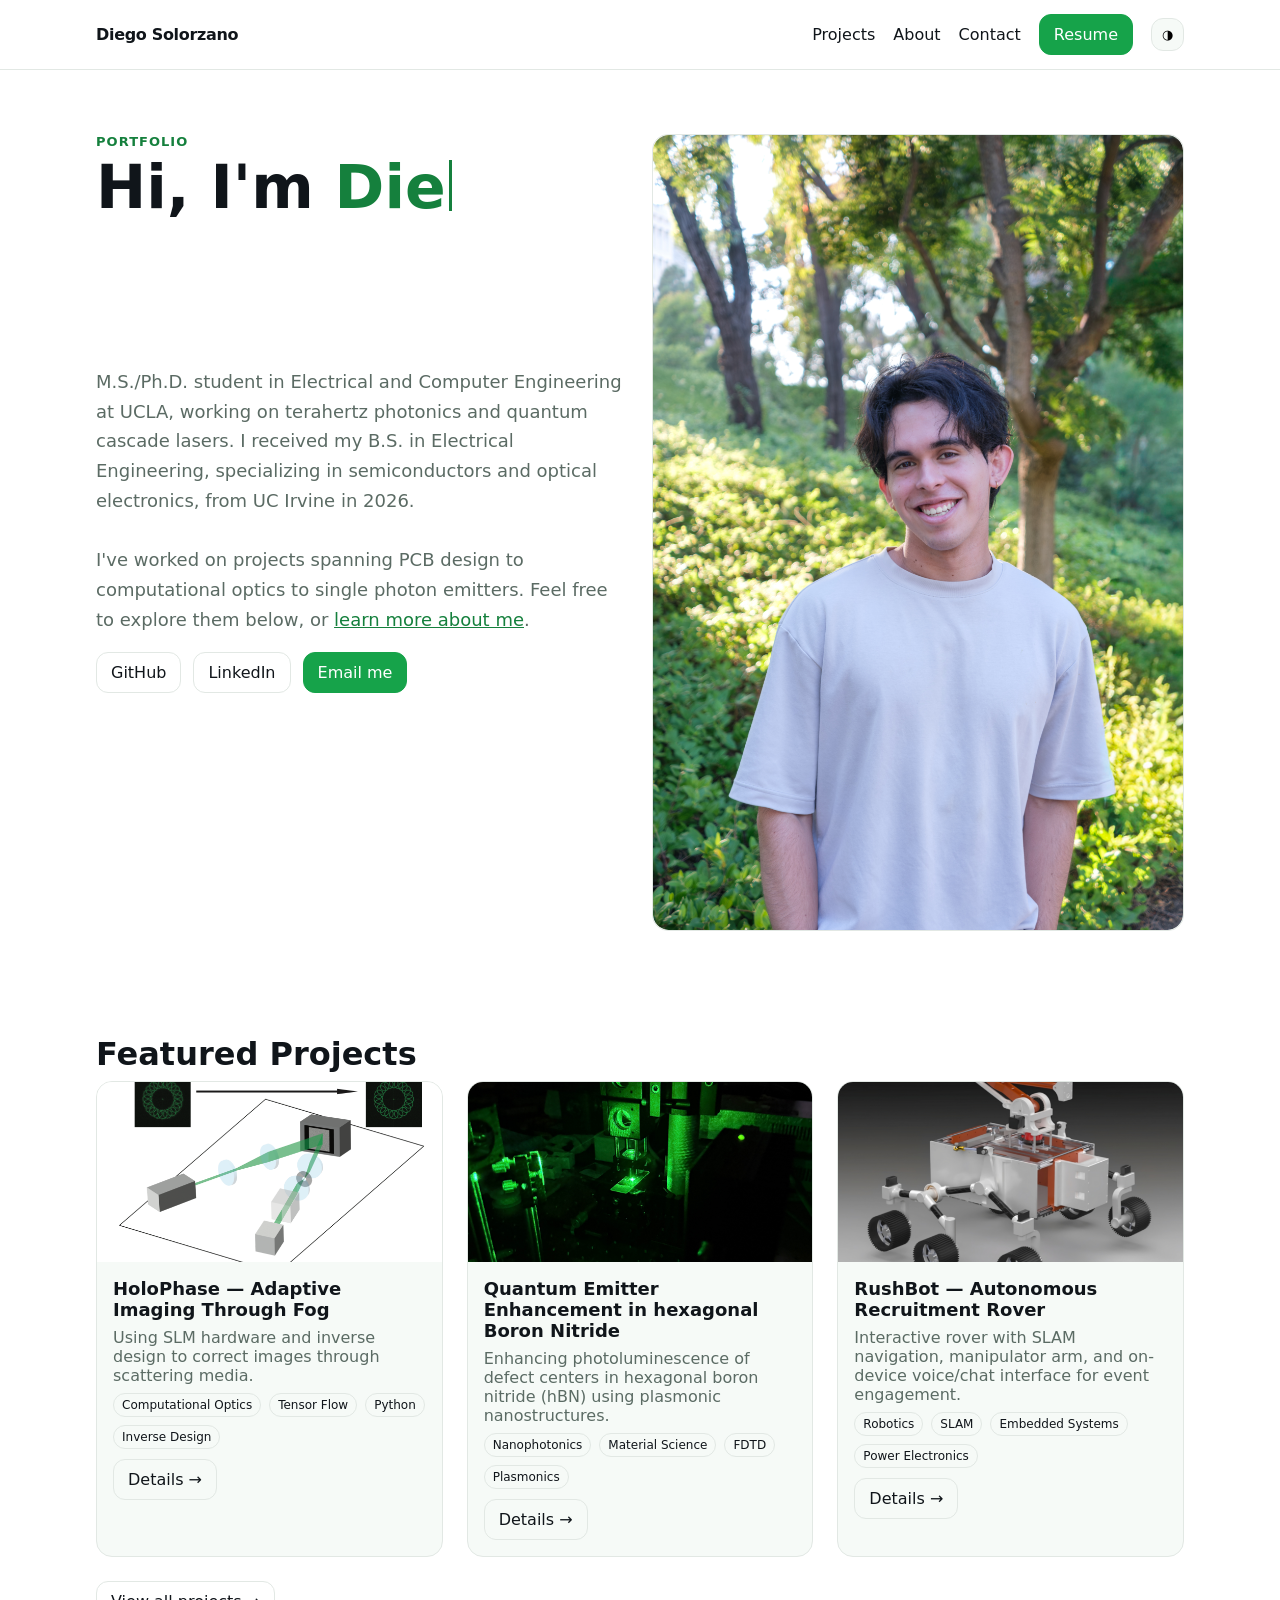
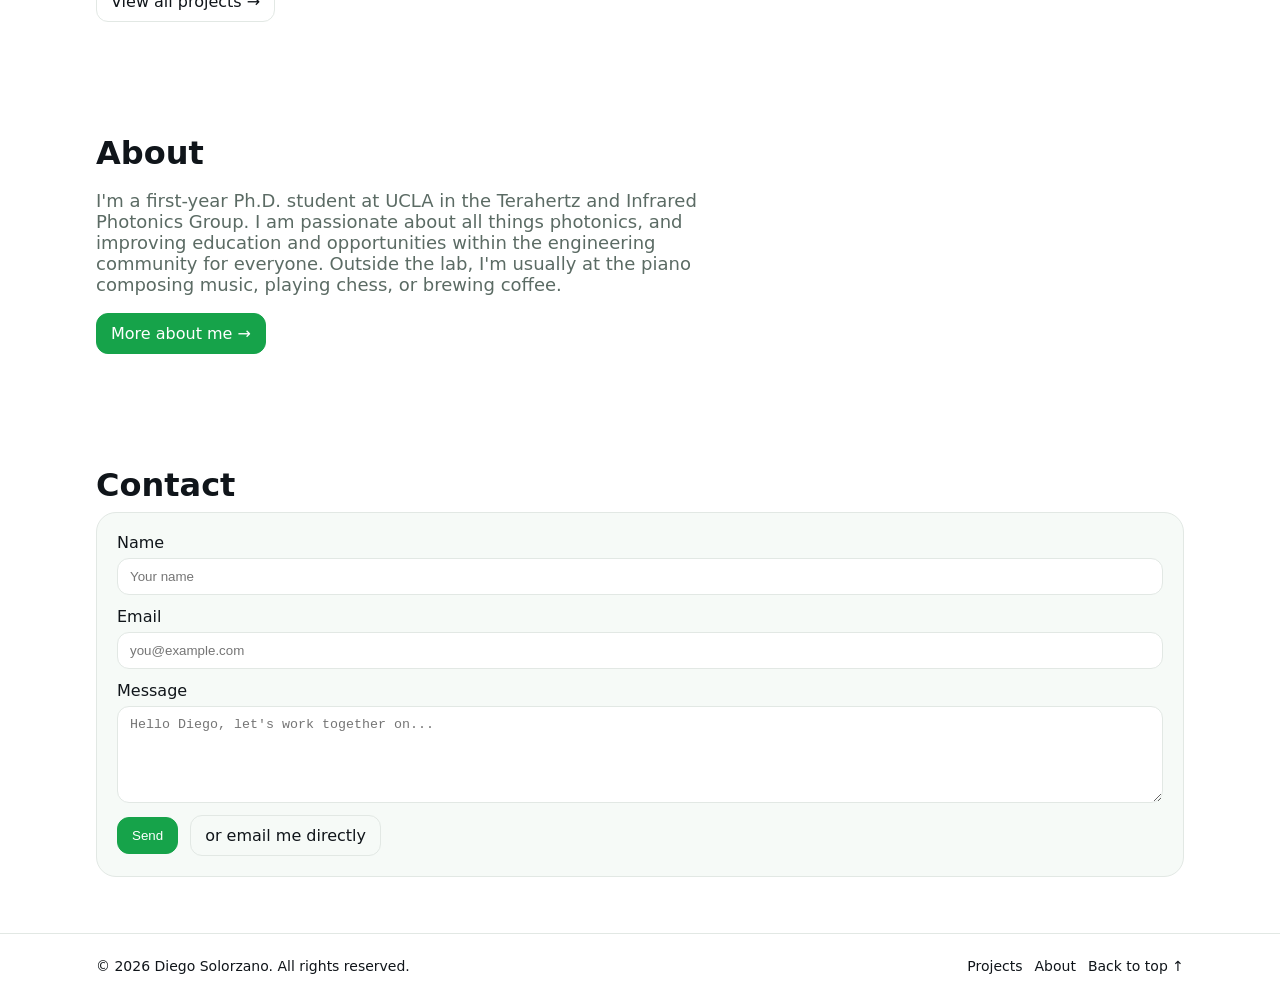
==== commit d8c59510: "spelling errors" ====
--- a/index.html
+++ b/index.html
@@ -42,7 +42,7 @@
         <p class="eyebrow">Portfolio</p>
         <h1 class="hero-title">Hi, I'm <span class="cycle-text" id="cycleText" aria-live="polite"></span><span class="cursor" aria-hidden="true"></span></h1>
         <p class="lede">M.S./Ph.D. student in Electrical and Computer Engineering at UCLA, working on terahertz
-          photonics and qunatum cascade lasers. I received my B.S. in Electrical
+          photonics and quantum cascade lasers. I received my B.S. in Electrical
           Engineering, specializing in semiconductors and optical electronics, from UC Irvine in 2026.
           <br><br> I've worked on projects spanning PCB design to computational optics to single photon emitters. Feel free to explore
           them below, or <a href="about.html" style="color:var(--accent-strong); text-decoration:underline;">learn more about me</a>.</p>
@@ -72,7 +72,7 @@
     <section id="about">
       <h2>About</h2>
       <p class="muted" style="font-size:18px; max-width:640px;">
-        I'm a first-year Ph.D. student at UCLA in the Terahertz and Infrared Photonics Group. I am passionate about all things photonics, and improving education and oppertunites within the eningeering community for everyone. 
+        I'm a first-year Ph.D. student at UCLA in the Terahertz and Infrared Photonics Group. I am passionate about all things photonics, and improving education and opportunities within the engineering community for everyone. 
         Outside the lab, I'm usually at the piano composing music, playing chess, or brewing coffee.
       </p>
       <a class="btn primary" id="aboutMoreBtn" href="about.html">More about me →</a>
--- a/styles.css
+++ b/styles.css
@@ -56,7 +56,7 @@
 /* ====== Hero ====== */
 .hero { padding: 64px 0 48px; }
 .eyebrow { color: var(--accent-strong); font-weight:700; letter-spacing:0.08em; text-transform:uppercase; font-size:13px; margin:0 0 6px; }
-.hero-title { font-size: clamp(36px, 6vw, 60px); line-height:1.08; margin: 4px 0 16px; min-height: 3.3em; }
+.hero-title { font-size: clamp(36px, 6vw, 60px); line-height:1.08; margin: 4px 0 16px; min-height: 1.2em; }
 .cycle-text { color: var(--accent-strong); }
 .cursor { display:inline-block; width:3px; height:0.85em; background: var(--accent-strong); margin-left:3px; vertical-align:-0.05em; animation: blink 1s step-end infinite; }
 @keyframes blink { 50% { opacity:0; } }
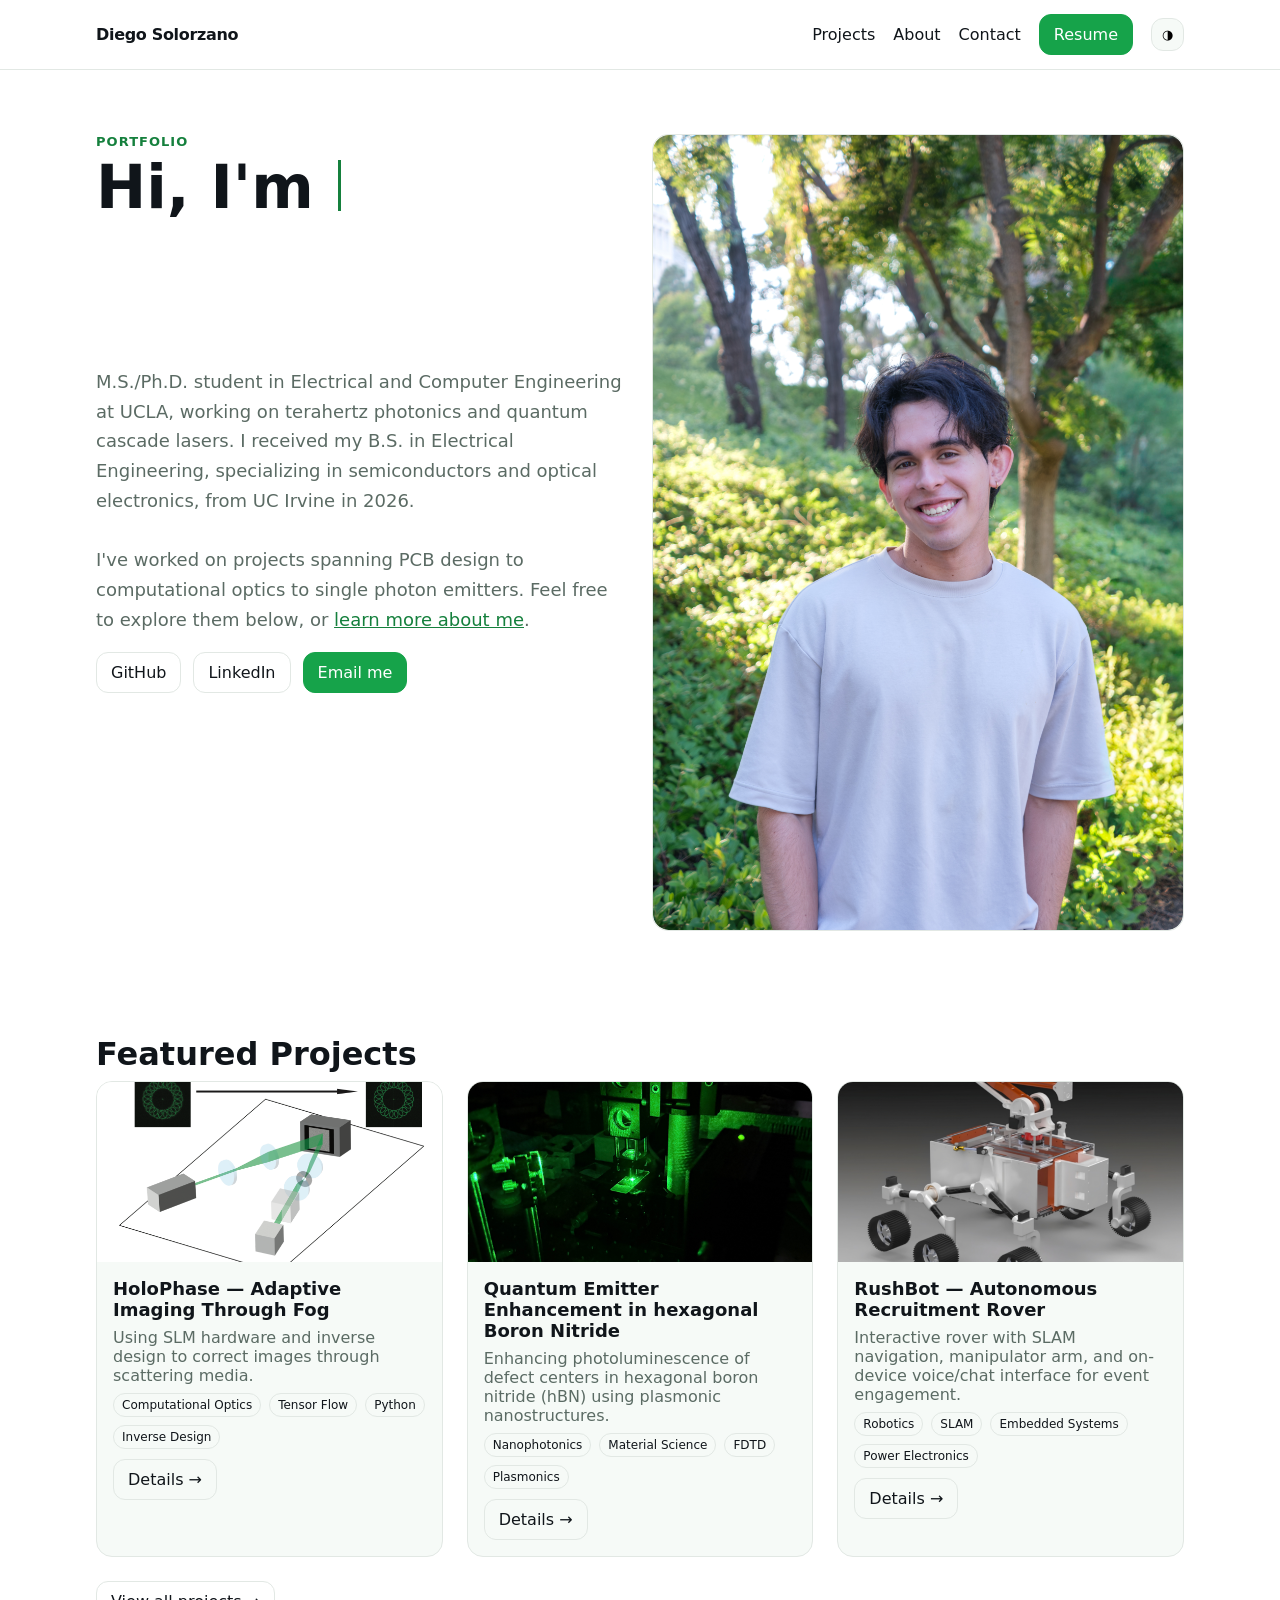
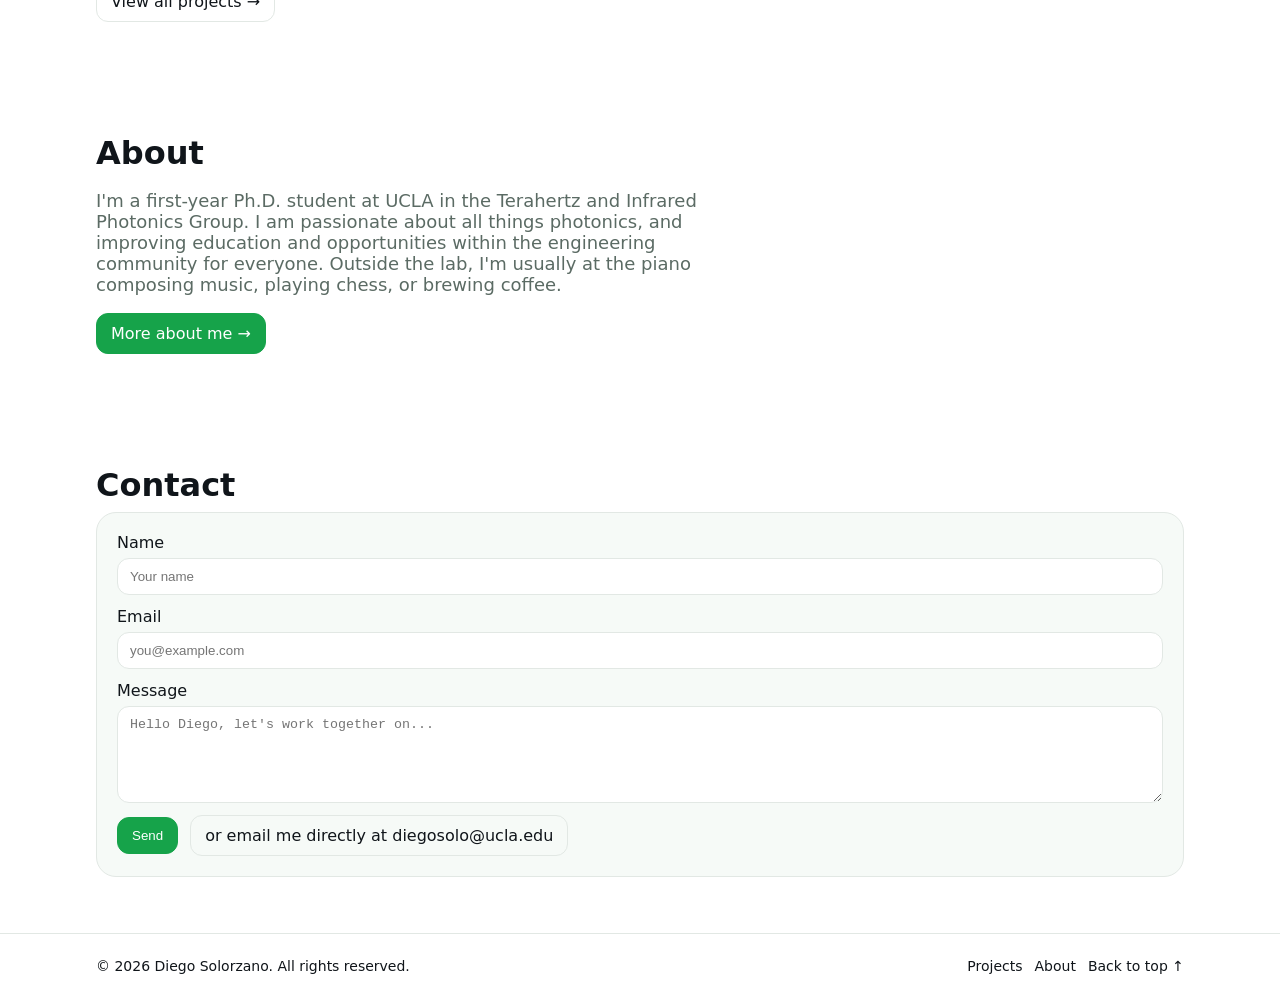
==== commit 7ef65022: "update contact methods Co-authored-by: Copilot <copilot@github.com>" ====
--- a/index.html
+++ b/index.html
@@ -96,7 +96,7 @@
           </div>
           <div style="display:flex; gap:12px; align-items:center; flex-wrap:wrap">
             <button class="btn primary" type="submit">Send</button>
-            <a class="btn" id="mailtoDirect" href="#">or email me directly</a>
+            <a class="btn" id="mailtoDirect" href="mailto:diegosolo@ucla.edu">or email me directly at diegosolo@ucla.edu</a>
           </div>
         </form>
       </div>
